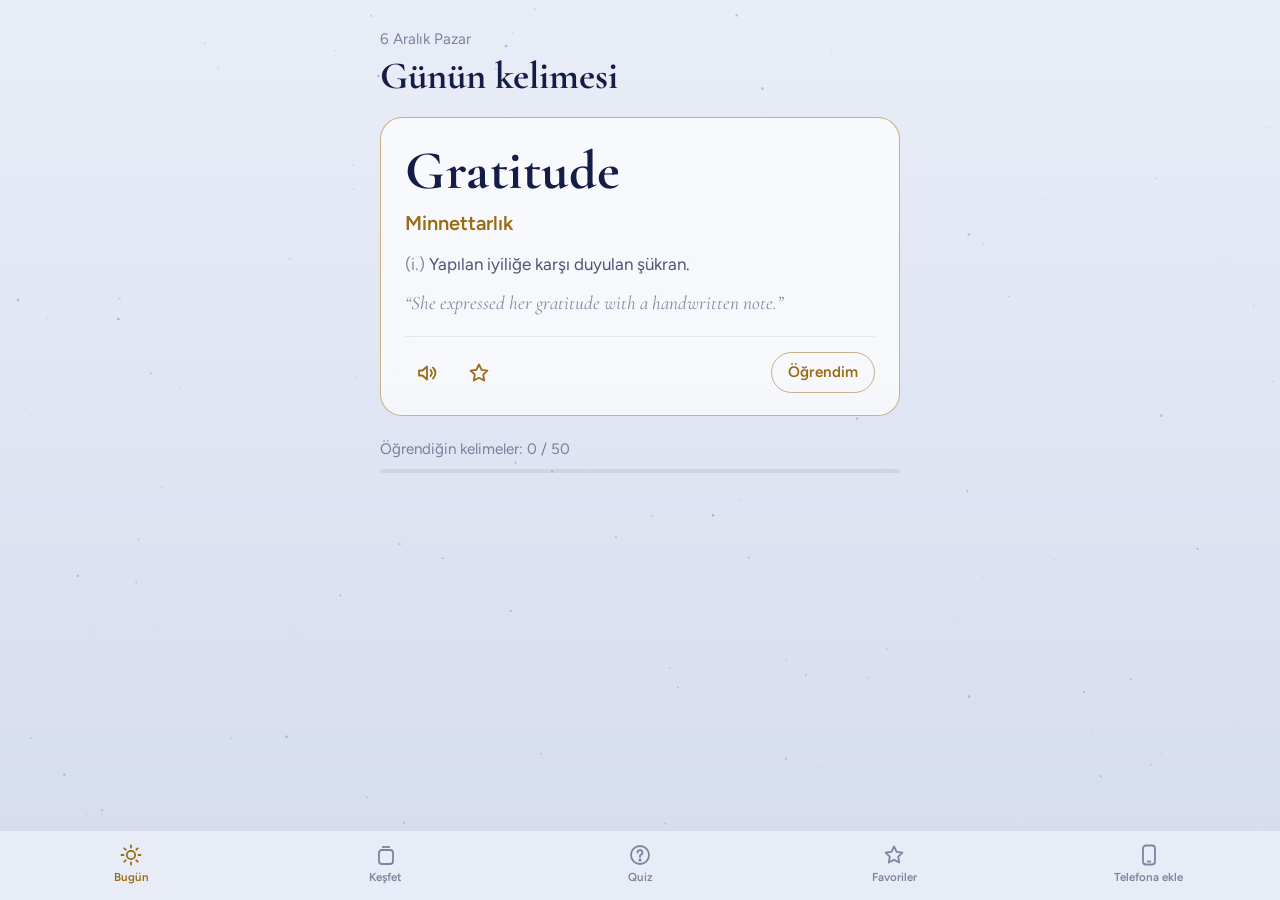
==== index.html @ 18b64dbf "Add files via upload" ====
<!DOCTYPE html>
<html lang="tr">
<head>
<meta charset="utf-8">
<meta name="viewport" content="width=device-width, initial-scale=1, viewport-fit=cover">
<meta name="apple-mobile-web-app-capable" content="yes">
<meta name="apple-mobile-web-app-title" content="Baykuş">
<link rel="icon" href="data:image/svg+xml,<svg xmlns=%22http://www.w3.org/2000/svg%22 viewBox=%220 0 100 100%22><text y=%22.9em%22 font-size=%2290%22>🦉</text></svg>">
<title>Baykuş</title>
<link rel="preconnect" href="https://fonts.googleapis.com">
<link rel="preconnect" href="https://fonts.gstatic.com" crossorigin>
<link href="https://fonts.googleapis.com/css2?family=Cormorant+Garamond:ital,wght@0,600;0,700;1,500&family=Figtree:wght@400;500;600;700&display=swap" rel="stylesheet">
<style>
:root{
  --bg:#0b1233; --bg-deep:#04071a; --ink:#f3eedf; --ink-soft:rgba(243,238,223,.74); --ink-faint:rgba(243,238,223,.5);
  --gold:#e7c063; --gold-line:rgba(231,192,99,.55); --surface:rgba(255,255,255,.055); --surface-2:rgba(255,255,255,.1);
  --right:#3f9e6b; --wrong:#b9524f; --star:rgba(255,255,255,.85); --nav:rgba(6,10,32,.92);
  --serif:"Cormorant Garamond", "Iowan Old Style", Georgia, "Times New Roman", serif;
  --sans:"Figtree", -apple-system, "Segoe UI", Roboto, Helvetica, Arial, sans-serif;
  color-scheme:dark;
  box-sizing:border-box;
  padding-top:env(safe-area-inset-top,0px);
  padding-bottom:env(safe-area-inset-bottom,0px);
}
@media (prefers-color-scheme: light){
  :root:not([data-theme="dark"]){
    --bg:#e9edf7; --bg-deep:#d5dcee; --ink:#141d45; --ink-soft:rgba(20,29,69,.75); --ink-faint:rgba(20,29,69,.5);
    --gold:#9a6b12; --gold-line:rgba(154,107,18,.5); --surface:rgba(255,255,255,.7); --surface-2:rgba(20,29,69,.07);
    --right:#2f8a59; --wrong:#b2453f; --star:rgba(20,29,69,.25); --nav:rgba(233,237,247,.94);
    color-scheme:light;
  }
}
:root[data-theme="dark"]{
  --bg:#0b1233; --bg-deep:#04071a; --ink:#f3eedf; --ink-soft:rgba(243,238,223,.74); --ink-faint:rgba(243,238,223,.5);
  --gold:#e7c063; --gold-line:rgba(231,192,99,.55); --surface:rgba(255,255,255,.055); --surface-2:rgba(255,255,255,.1);
  --right:#3f9e6b; --wrong:#b9524f; --star:rgba(255,255,255,.85); --nav:rgba(6,10,32,.92);
  color-scheme:dark;
}
*,*::before,*::after{box-sizing:border-box}
html{height:100%;background:var(--bg-deep);scroll-padding-top:env(safe-area-inset-top,0px)}
body{
  margin:0;height:100%;display:flex;flex-direction:column;
  background:linear-gradient(180deg,var(--bg),var(--bg-deep));
  color:var(--ink);font-family:var(--sans);font-size:17px;line-height:1.5;
  -webkit-font-smoothing:antialiased;
}
body::before{content:"";position:fixed;inset:0 0 auto;height:env(safe-area-inset-top,0px);z-index:10;background:var(--bg)}
#sky{position:fixed;inset:0;width:100%;height:100%;z-index:0;pointer-events:none}
main{position:relative;z-index:1;flex:1;min-height:0;overflow-y:auto;overflow-x:hidden}
.view{display:none;max-width:560px;margin:0 auto;padding:28px 20px 32px}
.view.active{display:block}
h1{font-family:var(--serif);font-weight:700;font-size:2.4rem;line-height:1.1;margin:4px 0 20px}
.date{color:var(--ink-faint);margin:0;font-size:.95rem}
.muted{color:var(--ink-soft)}
.small{font-size:.9rem}

/* Kart */
.card{
  background:var(--surface);border:1.5px solid var(--gold-line);border-radius:22px;
  padding:26px 24px 20px;backdrop-filter:blur(2px);
}
.word{font-family:var(--serif);font-weight:700;font-size:clamp(2.4rem,11vw,3.4rem);line-height:1;margin:0;letter-spacing:.01em;overflow-wrap:anywhere}
.meaning{color:var(--gold);font-weight:600;font-size:1.25rem;margin:10px 0 14px}
.def{margin:0 0 12px;color:var(--ink-soft)}
.type{color:var(--ink-faint)}
.ex{font-family:var(--serif);font-style:italic;font-size:1.2rem;line-height:1.45;color:var(--ink-faint);margin:0 0 18px}
.actions{display:flex;align-items:center;gap:8px;border-top:1px solid var(--surface-2);padding-top:14px}
.actions .spacer{flex:1}
button{font:inherit;color:inherit;cursor:pointer}
.icon-btn{width:44px;height:44px;border-radius:50%;border:none;background:transparent;color:var(--gold);display:grid;place-items:center}
.icon-btn:hover{background:var(--surface-2)}
.icon-btn svg{width:24px;height:24px}
.icon-btn[aria-pressed="true"] svg{fill:currentColor}
.learn-btn{border:1.5px solid var(--gold-line);background:transparent;color:var(--gold);border-radius:999px;padding:8px 16px;font-weight:600;font-size:.95rem}
.learn-btn[aria-pressed="true"]{background:var(--gold);color:var(--bg-deep);border-color:var(--gold)}
:focus-visible{outline:2px solid var(--gold);outline-offset:3px}

.stat{margin-top:22px;color:var(--ink-faint);font-size:.95rem}
.bar{height:4px;border-radius:2px;background:var(--surface-2);margin-top:8px;overflow:hidden}
.bar span{display:block;height:100%;background:var(--gold);width:0;transition:width .4s}

/* Keşfet */
#kesfet.active{display:block;max-width:none;padding:0;height:100%}
.snap{height:100%;overflow-y:auto;scroll-snap-type:y mandatory}
.snap section{height:100%;scroll-snap-align:start;display:flex;align-items:center;justify-content:center;padding:20px}
.snap .card{width:100%;max-width:520px}
.hint{text-align:center;color:var(--ink-faint);font-size:.85rem;margin-top:14px}

/* Quiz */
.score{color:var(--gold);font-weight:600;margin:0 0 8px}
.quiz-word{font-family:var(--serif);font-weight:700;font-size:clamp(2.6rem,12vw,3.6rem);line-height:1;margin:24px 0 6px}
.options{display:grid;gap:10px;margin:22px 0}
.opt{text-align:left;padding:15px 18px;border-radius:14px;border:1.5px solid var(--surface-2);background:var(--surface);font-weight:500;transition:background .2s,border-color .2s}
.opt:hover:not([disabled]){border-color:var(--gold-line)}
.opt.right{background:var(--right);border-color:var(--right);color:#fff}
.opt.wrong{background:var(--wrong);border-color:var(--wrong);color:#fff}
.opt[disabled]{cursor:default}
.primary{background:var(--gold);color:var(--bg-deep);border:none;border-radius:999px;padding:12px 26px;font-weight:700}
.reveal{color:var(--ink-soft);margin:0 0 18px}

/* Favoriler */
.fav-list{list-style:none;padding:0;margin:0;display:grid;gap:2px}
.fav-list button{width:100%;text-align:left;background:none;border:none;border-bottom:1px solid var(--surface-2);padding:14px 4px;display:flex;justify-content:space-between;align-items:baseline;gap:12px}
.fav-list .w{font-family:var(--serif);font-weight:700;font-size:1.5rem}
.fav-list .m{color:var(--gold);font-size:.95rem;text-align:right}
.empty{padding:40px 0;color:var(--ink-soft)}

/* Rehber */
.steps{padding-left:1.2em;margin:0 0 20px}
.steps li{margin-bottom:10px;color:var(--ink-soft)}
.steps b{color:var(--ink)}
.preview{margin:24px 0;border-radius:22px;overflow:hidden;border:1.5px solid var(--gold-line);height:170px;position:relative}
code{background:var(--surface-2);padding:2px 6px;border-radius:6px;font-size:.9em}

/* Alt menü */
nav{
  position:relative;z-index:2;display:flex;justify-content:space-around;
  background:var(--nav);border-top:1px solid var(--surface-2);padding:6px 4px 8px;
  backdrop-filter:blur(12px);-webkit-backdrop-filter:blur(12px);
}
nav a{flex:1;display:flex;flex-direction:column;align-items:center;gap:2px;text-decoration:none;color:var(--ink-faint);font-size:.72rem;font-weight:600;padding:6px 0;border-radius:10px}
nav a svg{width:24px;height:24px}
nav a[aria-current="page"]{color:var(--gold)}

/* Dialog */
dialog{border:none;padding:0;background:transparent;width:min(520px,calc(100% - 32px));color:var(--ink)}
dialog::backdrop{background:rgba(2,4,14,.7)}
dialog .card{background:var(--bg)}
.close{display:block;margin:12px auto 0;background:none;border:1.5px solid var(--gold-line);color:var(--gold);border-radius:999px;padding:8px 22px;font-weight:600}

/* Widget modu (#widget, #widget2) */
body.widget-mode nav{display:none}
body.widget-mode main{overflow:hidden}
.wg{height:100%;display:flex;flex-direction:column;justify-content:center;padding:6vmin 7vmin;overflow:hidden}
.wg .w{font-family:var(--serif);font-weight:700;font-size:clamp(20px,15vmin,72px);line-height:1;margin:0;overflow-wrap:anywhere}
.wg .m{color:var(--gold);font-weight:600;font-size:clamp(12px,7vmin,28px);margin:.35em 0 .4em}
.wg .d{color:var(--ink-soft);font-size:clamp(11px,5.4vmin,20px);line-height:1.35;margin:0;display:-webkit-box;-webkit-line-clamp:4;-webkit-box-orient:vertical;overflow:hidden}

@media (prefers-reduced-motion: reduce){*{transition:none!important;scroll-behavior:auto!important}}
@media (prefers-reduced-motion: no-preference){
  #bugun.active .card{animation:rise .7s cubic-bezier(.2,.7,.2,1) both}
  @keyframes rise{from{opacity:0;transform:translateY(14px)}to{opacity:1;transform:none}}
}
</style>
</head>
<body>
<canvas id="sky" aria-hidden="true"></canvas>

<main id="main">
  <section class="view" id="bugun" aria-labelledby="t-bugun">
    <p class="date" id="today-date"></p>
    <h1 id="t-bugun">Günün kelimesi</h1>
    <div id="today-card"></div>
    <div class="stat"><span id="learned-text"></span><div class="bar"><span id="learned-bar"></span></div></div>
  </section>

  <section class="view" id="kesfet" aria-label="Keşfet">
    <div class="snap" id="snap"></div>
  </section>

  <section class="view" id="quiz" aria-labelledby="t-quiz">
    <p class="score" id="score"></p>
    <h1 id="t-quiz" class="quiz-word"></h1>
    <p class="muted">Bu kelimenin anlamı ne?</p>
    <div class="options" id="options"></div>
    <div id="quiz-after" hidden>
      <p class="reveal" id="reveal"></p>
      <button class="primary" id="next">Sonraki kelime</button>
    </div>
  </section>

  <section class="view" id="favoriler" aria-labelledby="t-fav">
    <h1 id="t-fav">Favoriler</h1>
    <ul class="fav-list" id="fav-list"></ul>
  </section>

  <section class="view" id="nasil" aria-labelledby="t-nasil">
    <h1 id="t-nasil">Telefona ekle</h1>
    <h2 class="meaning" style="margin-top:0">Ana ekrana uygulama gibi</h2>
    <ol class="steps">
      <li>Bu sayfayı Safari’de aç.</li>
      <li><b>⋯</b> menüsü → <b>Paylaş</b> → <b>Ana Ekrana Ekle</b>.</li>
      <li>Simgeye dokununca tam ekran açılır.</li>
    </ol>
    <h2 class="meaning">Kilit ekranına widget olarak</h2>
    <ol class="steps">
      <li>App Store’dan bir web widget uygulaması indir (ör. <b>Widget Web</b>).</li>
      <li>Bu sayfanın linkinin sonuna <code>#widget</code> ekleyip o uygulamaya yapıştır. Yan yana ikinci, farklı bir kelime için <code>#widget2</code> kullan.</li>
      <li>Kilit ekranını basılı tut → <b>Özelleştir</b> → widget alanına dokun → uygulamanın widget’ını seç.</li>
    </ol>
    <p class="muted small">Widget görünümü kelimeyi her saat başı değiştirir. Önizleme:</p>
    <div class="preview" id="preview"></div>
  </section>
</main>

<nav aria-label="Bölümler">
  <a href="#bugun" data-tab="bugun"><svg viewBox="0 0 24 24" fill="none" stroke="currentColor" stroke-width="1.8" stroke-linecap="round"><circle cx="12" cy="12" r="4.2"/><path d="M12 2.5v2M12 19.5v2M2.5 12h2M19.5 12h2M5.3 5.3l1.4 1.4M17.3 17.3l1.4 1.4M5.3 18.7l1.4-1.4M17.3 6.7l1.4-1.4"/></svg>Bugün</a>
  <a href="#kesfet" data-tab="kesfet"><svg viewBox="0 0 24 24" fill="none" stroke="currentColor" stroke-width="1.8" stroke-linejoin="round"><rect x="5" y="7" width="14" height="14" rx="3"/><path d="M8 4h8"/></svg>Keşfet</a>
  <a href="#quiz" data-tab="quiz"><svg viewBox="0 0 24 24" fill="none" stroke="currentColor" stroke-width="1.8" stroke-linecap="round"><circle cx="12" cy="12" r="9"/><path d="M9.5 9.5a2.5 2.5 0 1 1 3.3 2.4c-.5.2-.8.6-.8 1.1V14"/><circle cx="12" cy="17" r=".6" fill="currentColor"/></svg>Quiz</a>
  <a href="#favoriler" data-tab="favoriler"><svg viewBox="0 0 24 24" fill="none" stroke="currentColor" stroke-width="1.8" stroke-linejoin="round"><path d="m12 3.5 2.6 5.3 5.8.8-4.2 4.1 1 5.8L12 16.8l-5.2 2.7 1-5.8-4.2-4.1 5.8-.8z"/></svg>Favoriler</a>
  <a href="#nasil" data-tab="nasil"><svg viewBox="0 0 24 24" fill="none" stroke="currentColor" stroke-width="1.8" stroke-linejoin="round"><rect x="6" y="2.5" width="12" height="19" rx="3"/><path d="M10 18.5h4"/></svg>Telefona ekle</a>
</nav>

<dialog id="dlg"><div id="dlg-card"></div><button class="close" id="dlg-close">Kapat</button></dialog>

<script>
const WORDS=[
{id:1,word:"Solitude",meaning:"Kendi başına kalma",type:"i.",definition:"Yalnız hissetmeden tek başına vakit geçirme hali.",example:"She found peace in the solitude of the mountains."},
{id:2,word:"Resilience",meaning:"Dayanıklılık",type:"i.",definition:"Zorluklar karşısında yeniden güç kazanma yeteneği.",example:"Her resilience after the accident inspired everyone."},
{id:3,word:"Yearning",meaning:"Derin özlem",type:"i.",definition:"Çok istediğin ama ulaşması zor olan bir şeye duyulan özlem.",example:"He felt a yearning for the simple days of childhood."},
{id:4,word:"Longing",meaning:"Hasret",type:"i.",definition:"Birini ya da bir yeri yeniden görmeyi çok isteme duygusu.",example:"She looked at the old photo with longing."},
{id:5,word:"Vellichor",meaning:"Eski kitapçı büyüsü",type:"i.",definition:"Eski kitapçılarda ya da eski kitapların arasında hissedilen nostalji duygusu.",example:"The dusty bookshop filled him with vellichor."},
{id:6,word:"Solivagant",meaning:"Yalnız gezgin",type:"i.",definition:"Dünyayı tek başına dolaşan kişi.",example:"As a solivagant, she crossed Asia with only a backpack."},
{id:7,word:"Serendipity",meaning:"Mutlu tesadüf",type:"i.",definition:"Aramadan güzel bir şeyi şans eseri bulma.",example:"Meeting my best friend was pure serendipity."},
{id:8,word:"Ephemeral",meaning:"Kısa ömürlü",type:"s.",definition:"Çok kısa süren, çabucak kaybolan.",example:"Fame on social media is often ephemeral."},
{id:9,word:"Petrichor",meaning:"Yağmur kokusu",type:"i.",definition:"Kuru toprağa ilk yağmur düştüğünde yükselen hoş koku.",example:"I love the petrichor after a summer storm."},
{id:10,word:"Sonder",meaning:"Herkesin bir hikâyesi var hissi",type:"i.",definition:"Yanından geçen her yabancının da senin kadar zengin bir hayatı olduğunu fark etme hissi.",example:"Sitting in the busy station, she was struck by sonder."},
{id:11,word:"Nostalgia",meaning:"Nostalji",type:"i.",definition:"Geçmişe duyulan tatlı, hüzünlü özlem.",example:"The old song filled him with nostalgia."},
{id:12,word:"Melancholy",meaning:"Hüzün",type:"i.",definition:"Belirgin bir sebebi olmayan derin ve sessiz keder.",example:"A gentle melancholy settled over the town in autumn."},
{id:13,word:"Euphoria",meaning:"Coşku",type:"i.",definition:"Yoğun mutluluk ve heyecan hali.",example:"The team was in a state of euphoria after the win."},
{id:14,word:"Eloquent",meaning:"Etkili konuşan",type:"s.",definition:"Düşüncelerini akıcı ve etkileyici biçimde ifade eden.",example:"She gave an eloquent speech at the ceremony."},
{id:15,word:"Ineffable",meaning:"Tarifsiz",type:"s.",definition:"Sözcüklerle anlatılamayacak kadar büyük ya da güzel.",example:"The view from the summit was ineffable."},
{id:16,word:"Luminous",meaning:"Işıl ışıl",type:"s.",definition:"Işık saçan, parlak.",example:"The moon was luminous above the sea."},
{id:17,word:"Wanderlust",meaning:"Gezme tutkusu",type:"i.",definition:"Dünyayı gezip görmeye duyulan güçlü istek.",example:"Her wanderlust took her to thirty countries."},
{id:18,word:"Ethereal",meaning:"Dünya dışı zarafet",type:"s.",definition:"Bu dünyaya ait değilmiş gibi zarif ve hafif.",example:"The singer had an ethereal voice."},
{id:19,word:"Serene",meaning:"Dingin",type:"s.",definition:"Sakin, huzurlu ve telaşsız.",example:"The lake looked serene at dawn."},
{id:20,word:"Epiphany",meaning:"Aydınlanma anı",type:"i.",definition:"Bir şeyi aniden ve derinden kavrama anı.",example:"He had an epiphany while walking home."},
{id:21,word:"Limerence",meaning:"Saplantılı aşk",type:"i.",definition:"Birine karşı duyulan yoğun, karşılık bekleyen tutku hali.",example:"What she felt wasn’t love yet, it was limerence."},
{id:22,word:"Halcyon",meaning:"Huzurlu ve mutlu (geçmiş)",type:"s.",definition:"Geçmişte kalan sakin ve mutlu dönemleri anlatır.",example:"They often talked about the halcyon days of their youth."},
{id:23,word:"Sanguine",meaning:"İyimser",type:"s.",definition:"Zor durumlarda bile umutlu ve neşeli olan.",example:"He remained sanguine about the future."},
{id:24,word:"Tenacity",meaning:"Azim",type:"i.",definition:"Bir amaçtan vazgeçmeden kararlılıkla devam etme.",example:"Her tenacity helped her finish the marathon."},
{id:25,word:"Benevolent",meaning:"Hayırsever",type:"s.",definition:"İyilik yapmaya istekli, iyi niyetli.",example:"A benevolent stranger paid for our meal."},
{id:26,word:"Candor",meaning:"Açık sözlülük",type:"i.",definition:"Düşündüğünü dürüstçe ve saklamadan söyleme.",example:"I appreciate your candor."},
{id:27,word:"Empathy",meaning:"Empati",type:"i.",definition:"Başkasının duygularını anlayıp paylaşabilme.",example:"Good teachers show empathy toward their students."},
{id:28,word:"Gratitude",meaning:"Minnettarlık",type:"i.",definition:"Yapılan iyiliğe karşı duyulan şükran.",example:"She expressed her gratitude with a handwritten note."},
{id:29,word:"Perseverance",meaning:"Sebat",type:"i.",definition:"Zorluklara rağmen çabayı sürdürme.",example:"Learning a language takes perseverance."},
{id:30,word:"Solace",meaning:"Teselli",type:"i.",definition:"Üzüntü anında bulunan avuntu ve rahatlama.",example:"He found solace in music."},
{id:31,word:"Tranquility",meaning:"Sükûnet",type:"i.",definition:"Gürültüden ve kaygıdan uzak, derin huzur hali.",example:"The garden was a place of tranquility."},
{id:32,word:"Reverie",meaning:"Hayale dalma",type:"i.",definition:"Hoş düşüncelere dalıp gitme hali.",example:"The bell woke her from her reverie."},
{id:33,word:"Mellifluous",meaning:"Kulağa tatlı gelen",type:"s.",definition:"Bal gibi akıcı ve hoş tınılı (genellikle ses için).",example:"He had a mellifluous voice, perfect for radio."},
{id:34,word:"Enigma",meaning:"Muamma",type:"i.",definition:"Anlaşılması ya da çözülmesi zor, gizemli şey veya kişi.",example:"Her past remained an enigma."},
{id:35,word:"Labyrinth",meaning:"Labirent",type:"i.",definition:"İçinde yolun kolayca kaybedildiği karmaşık yapı.",example:"The old city is a labyrinth of narrow streets."},
{id:36,word:"Catharsis",meaning:"Arınma",type:"i.",definition:"Bastırılmış duyguların dışa vurulmasıyla gelen rahatlama.",example:"Writing the letter was a catharsis for him."},
{id:37,word:"Ubiquitous",meaning:"Her yerde olan",type:"s.",definition:"Aynı anda her yerde bulunan, çok yaygın.",example:"Smartphones have become ubiquitous."},
{id:38,word:"Pensive",meaning:"Dalgın",type:"s.",definition:"Derin ve biraz hüzünlü düşüncelere dalmış.",example:"She sat by the window in a pensive mood."},
{id:39,word:"Wistful",meaning:"Buruk",type:"s.",definition:"Kaybolan ya da ulaşılamayan bir şeye hafif hüzünle özlem duyan.",example:"He gave a wistful smile as he left."},
{id:40,word:"Zenith",meaning:"Doruk",type:"i.",definition:"Bir şeyin ulaştığı en yüksek nokta.",example:"The empire reached its zenith in the 16th century."},
{id:41,word:"Oblivion",meaning:"Unutuluş",type:"i.",definition:"Tamamen unutulma ya da hiçbir şeyin farkında olmama hali.",example:"The old song faded into oblivion."},
{id:42,word:"Cherish",meaning:"Değer vermek",type:"f.",definition:"Birini ya da bir şeyi sevgiyle korumak ve kıymetini bilmek.",example:"I cherish every moment with my family."},
{id:43,word:"Linger",meaning:"Oyalanmak, sürmek",type:"f.",definition:"Bir yerde gereğinden uzun kalmak ya da etkisini sürdürmek.",example:"The smell of coffee lingered in the room."},
{id:44,word:"Embrace",meaning:"Kucaklamak",type:"f.",definition:"Bir şeyi isteyerek kabul etmek ya da birine sarılmak.",example:"She decided to embrace the change."},
{id:45,word:"Flourish",meaning:"Serpilmek",type:"f.",definition:"Sağlıklı biçimde büyüyüp gelişmek, başarılı olmak.",example:"Plants flourish in sunlight."},
{id:46,word:"Ponder",meaning:"Uzun uzun düşünmek",type:"f.",definition:"Bir konuyu dikkatle ve derinlemesine düşünmek.",example:"He pondered the question for a while."},
{id:47,word:"Aurora",meaning:"Kutup ışıkları",type:"i.",definition:"Kutup bölgelerinde gökyüzünde görülen renkli ışık dansı.",example:"We watched the aurora dance over Norway."},
{id:48,word:"Epoch",meaning:"Çağ",type:"i.",definition:"Önemli olaylarla belirlenen tarihsel dönem.",example:"The internet marked a new epoch in communication."},
{id:49,word:"Bliss",meaning:"Saf mutluluk",type:"i.",definition:"Kusursuz ve derin mutluluk hali.",example:"Lying on the beach was pure bliss."},
{id:50,word:"Whimsical",meaning:"Hoş bir şekilde tuhaf",type:"s.",definition:"Oyunbaz, sıra dışı ve sevimli biçimde garip.",example:"The café had a whimsical design."}
];

/* ---- Kelime seçimi (iOS uygulamasıyla aynı mantık) ---- */
const byId=id=>WORDS.find(w=>w.id===id);
function wordBySeed(seed){const c=WORDS.length;const i=((seed%c)+c)%c;return WORDS[(i*7919)%c];}
function dayIndex(d=new Date()){return Math.round(new Date(d.getFullYear(),d.getMonth(),d.getDate()).getTime()/86400000);}
const wordOfTheDay=()=>wordBySeed(dayIndex()*31);
function hourWords(count){const h=Math.floor(Date.now()/3600000);return Array.from({length:count},(_,i)=>wordBySeed(h*count+i));}

/* ---- Kayıt (bu tarayıcıya özel) ---- */
function load(k){try{return new Set(JSON.parse(localStorage.getItem(k))||[])}catch(e){return new Set()}}
function save(k,s){try{localStorage.setItem(k,JSON.stringify([...s]))}catch(e){}}
const favs=load("favs"), learned=load("learned");

const esc=s=>String(s).replace(/[&<>"]/g,c=>({"&":"&amp;","<":"&lt;",">":"&gt;",'"':"&quot;"}[c]));

const ICON_SPEAK='<svg viewBox="0 0 24 24" fill="none" stroke="currentColor" stroke-width="1.8" stroke-linecap="round" stroke-linejoin="round"><path d="M4 9.5h3.5L12 5.5v13l-4.5-4H4z"/><path d="M15.5 9a4 4 0 0 1 0 6M18 6.5a7.5 7.5 0 0 1 0 11"/></svg>';
const ICON_STAR='<svg viewBox="0 0 24 24" stroke="currentColor" fill="none" stroke-width="1.8" stroke-linejoin="round"><path d="m12 3.5 2.6 5.3 5.8.8-4.2 4.1 1 5.8L12 16.8l-5.2 2.7 1-5.8-4.2-4.1 5.8-.8z"/></svg>';

function cardHTML(w){
  const f=favs.has(w.id), l=learned.has(w.id);
  return `<article class="card" data-id="${w.id}">
    <h2 class="word" lang="en">${esc(w.word)}</h2>
    <p class="meaning">${esc(w.meaning)}</p>
    <p class="def"><span class="type">(${esc(w.type)})</span> ${esc(w.definition)}</p>
    <p class="ex" lang="en">“${esc(w.example)}”</p>
    <div class="actions">
      <button class="icon-btn" data-act="speak" aria-label="Sesli oku">${ICON_SPEAK}</button>
      <button class="icon-btn" data-act="fav" aria-pressed="${f}" aria-label="Favorilere ekle">${ICON_STAR}</button>
      <span class="spacer"></span>
      <button class="learn-btn" data-act="learn" aria-pressed="${l}">${l?"Öğrenildi ✓":"Öğrendim"}</button>
    </div>
  </article>`;
}

function syncCards(id){
  document.querySelectorAll(`.card[data-id="${id}"]`).forEach(c=>{
    c.querySelector('[data-act="fav"]').setAttribute("aria-pressed",favs.has(id));
    const lb=c.querySelector('[data-act="learn"]');
    lb.setAttribute("aria-pressed",learned.has(id));
    lb.textContent=learned.has(id)?"Öğrenildi ✓":"Öğrendim";
  });
}

function speak(text){
  if(!("speechSynthesis" in window))return;
  speechSynthesis.cancel();
  const u=new SpeechSynthesisUtterance(text);u.lang="en-US";u.rate=.85;
  speechSynthesis.speak(u);
}

document.addEventListener("click",e=>{
  const b=e.target.closest("[data-act]");if(!b)return;
  const id=+b.closest(".card").dataset.id, w=byId(id);
  if(b.dataset.act==="speak")speak(w.word);
  if(b.dataset.act==="fav"){favs.has(id)?favs.delete(id):favs.add(id);save("favs",favs);syncCards(id);renderFavs();}
  if(b.dataset.act==="learn"){learned.has(id)?learned.delete(id):learned.add(id);save("learned",learned);syncCards(id);renderStats();}
});

/* ---- Bugün ---- */
function renderToday(){
  document.getElementById("today-date").textContent=new Date().toLocaleDateString("tr-TR",{weekday:"long",day:"numeric",month:"long"});
  document.getElementById("today-card").innerHTML=cardHTML(wordOfTheDay());
  renderStats();
}
function renderStats(){
  document.getElementById("learned-text").textContent=`Öğrendiğin kelimeler: ${learned.size} / ${WORDS.length}`;
  document.getElementById("learned-bar").style.width=(learned.size/WORDS.length*100)+"%";
}

/* ---- Keşfet ---- */
function renderExplore(){
  const list=[...WORDS].sort(()=>Math.random()-.5);
  document.getElementById("snap").innerHTML=list.map((w,i)=>
    `<section><div style="width:100%;max-width:520px">${cardHTML(w)}${i===0?'<p class="hint">Yeni kelime için yukarı kaydır</p>':''}</div></section>`
  ).join("");
}

/* ---- Quiz ---- */
let q, score=0, total=0;
function newQuestion(){
  const w=WORDS[Math.floor(Math.random()*WORDS.length)];
  const others=WORDS.filter(x=>x.id!==w.id).sort(()=>Math.random()-.5).slice(0,3);
  q={w,opts:[...others,w].sort(()=>Math.random()-.5)};
  document.getElementById("t-quiz").textContent=w.word;
  document.getElementById("score").textContent=`Skor: ${score} / ${total}`;
  document.getElementById("options").innerHTML=q.opts.map(o=>`<button class="opt" data-opt="${o.id}">${esc(o.meaning)}</button>`).join("");
  document.getElementById("quiz-after").hidden=true;
}
document.getElementById("options").addEventListener("click",e=>{
  const b=e.target.closest(".opt");if(!b||b.disabled)return;
  const picked=+b.dataset.opt;total++;if(picked===q.w.id)score++;
  document.querySelectorAll(".opt").forEach(o=>{
    o.disabled=true;
    if(+o.dataset.opt===q.w.id)o.classList.add("right");
    else if(o===b)o.classList.add("wrong");
  });
  document.getElementById("score").textContent=`Skor: ${score} / ${total}`;
  document.getElementById("reveal").textContent=`(${q.w.type}) ${q.w.definition}`;
  document.getElementById("quiz-after").hidden=false;
});
document.getElementById("next").addEventListener("click",newQuestion);

/* ---- Favoriler ---- */
function renderFavs(){
  const list=WORDS.filter(w=>favs.has(w.id));
  const ul=document.getElementById("fav-list");
  ul.innerHTML=list.length?list.map(w=>`<li><button data-open="${w.id}"><span class="w" lang="en">${esc(w.word)}</span><span class="m">${esc(w.meaning)}</span></button></li>`).join("")
    :`<li class="empty">Henüz favori kelimen yok. Kartlardaki yıldıza dokunarak ekleyebilirsin.</li>`;
}
const dlg=document.getElementById("dlg");
document.getElementById("fav-list").addEventListener("click",e=>{
  const b=e.target.closest("[data-open]");if(!b)return;
  document.getElementById("dlg-card").innerHTML=cardHTML(byId(+b.dataset.open));
  dlg.showModal();
});
document.getElementById("dlg-close").addEventListener("click",()=>dlg.close());
dlg.addEventListener("click",e=>{if(e.target===dlg)dlg.close();});

/* ---- Widget görünümü ---- */
function widgetHTML(w){return `<div class="wg"><p class="w" lang="en">${esc(w.word)}</p><p class="m">${esc(w.meaning)}</p><p class="d">(${esc(w.type)}) ${esc(w.definition)}</p></div>`;}
let widgetSlot=null;
function renderWidget(){
  if(widgetSlot===null)return;
  document.getElementById("main").innerHTML=widgetHTML(hourWords(2)[widgetSlot]);
}
document.getElementById("preview").innerHTML=widgetHTML(hourWords(2)[0]);

/* ---- Yıldızlar ---- */
function drawSky(){
  const c=document.getElementById("sky"),dpr=window.devicePixelRatio||1;
  c.width=innerWidth*dpr;c.height=innerHeight*dpr;
  const x=c.getContext("2d");x.scale(dpr,dpr);
  const col=getComputedStyle(document.documentElement).getPropertyValue("--star").trim();
  let s=42;const r=()=>(s=(s*1103515245+12345)%2147483648)/2147483648;
  for(let i=0;i<160;i++){
    x.globalAlpha=.25+r()*.75;x.fillStyle=col;x.beginPath();
    x.arc(r()*innerWidth,r()*innerHeight,.3+r()*1.1,0,Math.PI*2);x.fill();
  }
}
addEventListener("resize",drawSky);
matchMedia("(prefers-color-scheme: light)").addEventListener("change",drawSky);

/* ---- Sekmeler ---- */
const TABS=["bugun","kesfet","quiz","favoriler","nasil"];
function show(id){
  if(!TABS.includes(id))id="bugun";
  document.querySelectorAll(".view").forEach(v=>v.classList.toggle("active",v.id===id));
  document.querySelectorAll("nav a").forEach(a=>{
    if(a.dataset.tab===id)a.setAttribute("aria-current","page");else a.removeAttribute("aria-current");
  });
  document.getElementById("main").scrollTop=0;
}
document.querySelector("nav").addEventListener("click",e=>{
  const a=e.target.closest("a");if(!a)return;e.preventDefault();show(a.dataset.tab);
});

/* ---- Başlat ---- */
const hash=location.hash.slice(1);
drawSky();
if(hash==="widget"||hash==="widget2"){
  widgetSlot=hash==="widget"?0:1;
  document.body.classList.add("widget-mode");
  renderWidget();
  setInterval(renderWidget,60000);
}else{
  renderToday();renderExplore();newQuestion();renderFavs();
  show(hash);
}
</script>
</body>
</html>
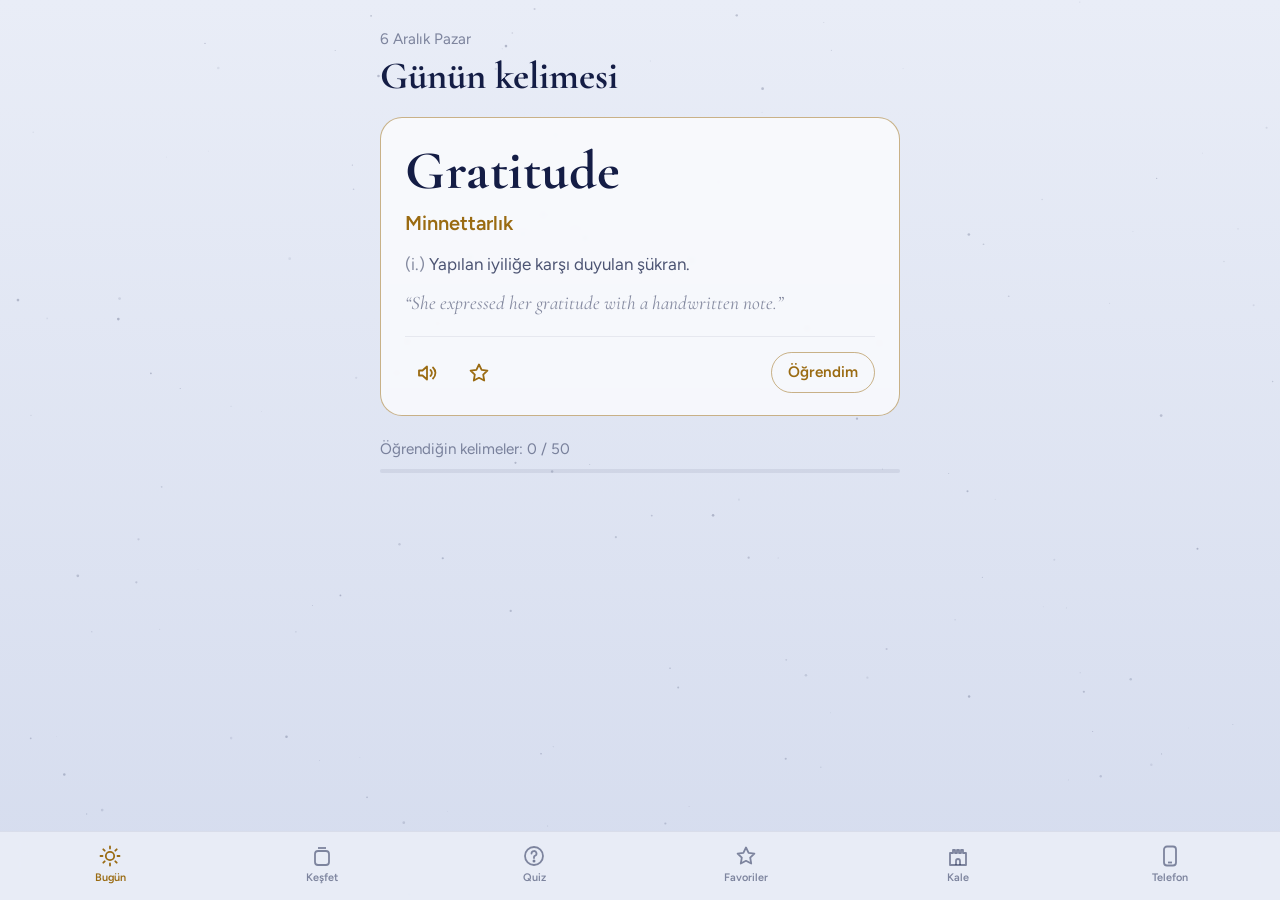
==== commit 02f9bf40: "Add files via upload" ====
--- a/index.html
+++ b/index.html
@@ -118,7 +118,7 @@
   background:var(--nav);border-top:1px solid var(--surface-2);padding:6px 4px 8px;
   backdrop-filter:blur(12px);-webkit-backdrop-filter:blur(12px);
 }
-nav a{flex:1;display:flex;flex-direction:column;align-items:center;gap:2px;text-decoration:none;color:var(--ink-faint);font-size:.72rem;font-weight:600;padding:6px 0;border-radius:10px}
+nav a{flex:1;min-width:0;display:flex;flex-direction:column;align-items:center;gap:2px;text-decoration:none;color:var(--ink-faint);font-size:.68rem;white-space:nowrap;font-weight:600;padding:6px 0;border-radius:10px}
 nav a svg{width:24px;height:24px}
 nav a[aria-current="page"]{color:var(--gold)}
 
@@ -198,7 +198,8 @@
   <a href="#kesfet" data-tab="kesfet"><svg viewBox="0 0 24 24" fill="none" stroke="currentColor" stroke-width="1.8" stroke-linejoin="round"><rect x="5" y="7" width="14" height="14" rx="3"/><path d="M8 4h8"/></svg>Keşfet</a>
   <a href="#quiz" data-tab="quiz"><svg viewBox="0 0 24 24" fill="none" stroke="currentColor" stroke-width="1.8" stroke-linecap="round"><circle cx="12" cy="12" r="9"/><path d="M9.5 9.5a2.5 2.5 0 1 1 3.3 2.4c-.5.2-.8.6-.8 1.1V14"/><circle cx="12" cy="17" r=".6" fill="currentColor"/></svg>Quiz</a>
   <a href="#favoriler" data-tab="favoriler"><svg viewBox="0 0 24 24" fill="none" stroke="currentColor" stroke-width="1.8" stroke-linejoin="round"><path d="m12 3.5 2.6 5.3 5.8.8-4.2 4.1 1 5.8L12 16.8l-5.2 2.7 1-5.8-4.2-4.1 5.8-.8z"/></svg>Favoriler</a>
-  <a href="#nasil" data-tab="nasil"><svg viewBox="0 0 24 24" fill="none" stroke="currentColor" stroke-width="1.8" stroke-linejoin="round"><rect x="6" y="2.5" width="12" height="19" rx="3"/><path d="M10 18.5h4"/></svg>Telefona ekle</a>
+  <a href="kale.html"><svg viewBox="0 0 24 24" fill="none" stroke="currentColor" stroke-width="1.8" stroke-linejoin="round"><path d="M4 21V9h3V6h2v3h2V6h2v3h2V6h2v3h3v12z"/><path d="M10 21v-4a2 2 0 0 1 4 0v4"/></svg>Kale</a>
+  <a href="#nasil" data-tab="nasil"><svg viewBox="0 0 24 24" fill="none" stroke="currentColor" stroke-width="1.8" stroke-linejoin="round"><rect x="6" y="2.5" width="12" height="19" rx="3"/><path d="M10 18.5h4"/></svg>Telefon</a>
 </nav>
 
 <dialog id="dlg"><div id="dlg-card"></div><button class="close" id="dlg-close">Kapat</button></dialog>
@@ -409,7 +410,7 @@
   document.getElementById("main").scrollTop=0;
 }
 document.querySelector("nav").addEventListener("click",e=>{
-  const a=e.target.closest("a");if(!a)return;e.preventDefault();show(a.dataset.tab);
+  const a=e.target.closest("a[data-tab]");if(!a)return;e.preventDefault();show(a.dataset.tab);
 });
 
 /* ---- Başlat ---- */
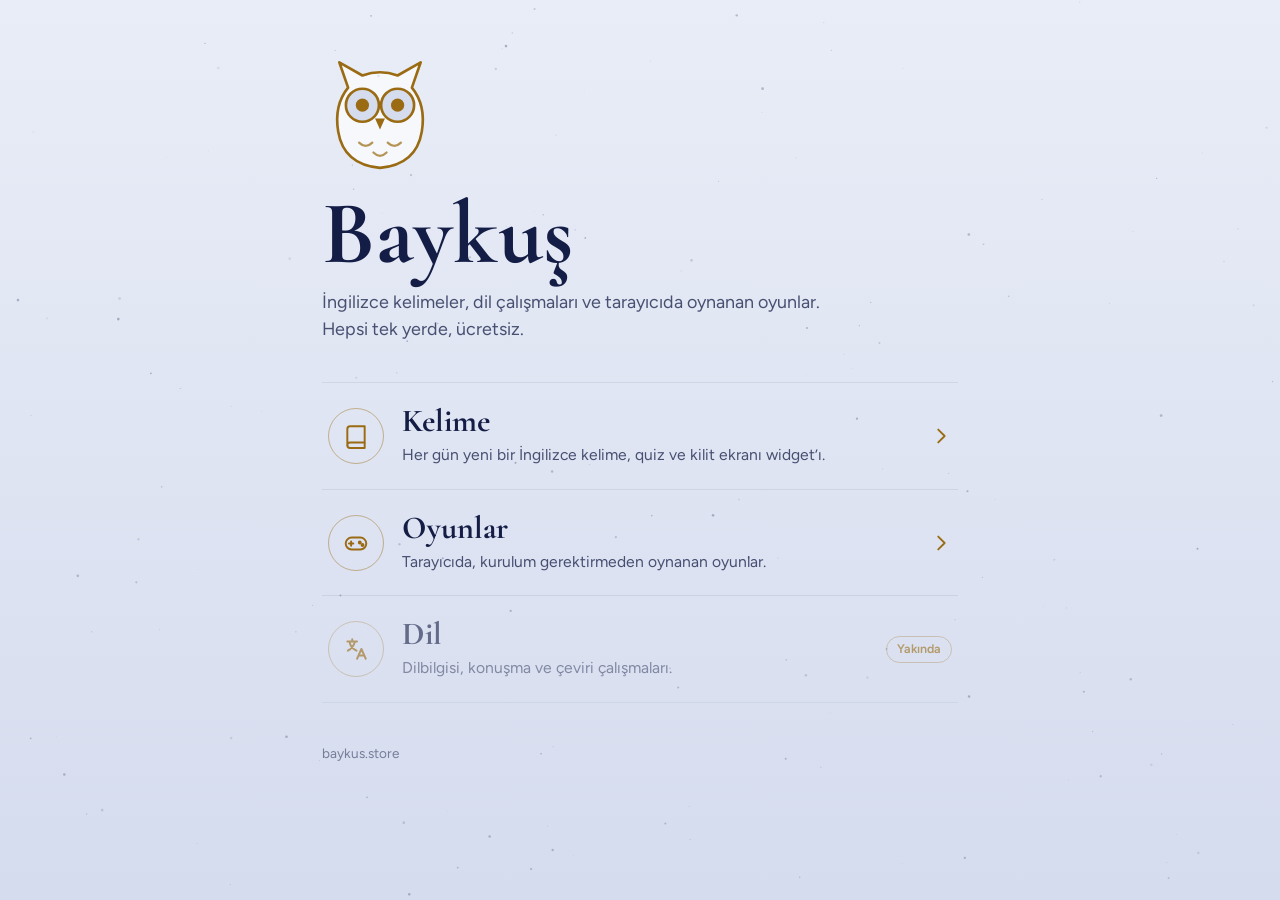
==== commit c2b11465: "Add files via upload" ====
--- a/index.html
+++ b/index.html
@@ -3,428 +3,129 @@
 <head>
 <meta charset="utf-8">
 <meta name="viewport" content="width=device-width, initial-scale=1, viewport-fit=cover">
-<meta name="apple-mobile-web-app-capable" content="yes">
-<meta name="apple-mobile-web-app-title" content="Baykuş">
 <link rel="icon" href="data:image/svg+xml,<svg xmlns=%22http://www.w3.org/2000/svg%22 viewBox=%220 0 100 100%22><text y=%22.9em%22 font-size=%2290%22>🦉</text></svg>">
-<title>Baykuş</title>
 <link rel="preconnect" href="https://fonts.googleapis.com">
 <link rel="preconnect" href="https://fonts.gstatic.com" crossorigin>
-<link href="https://fonts.googleapis.com/css2?family=Cormorant+Garamond:ital,wght@0,600;0,700;1,500&family=Figtree:wght@400;500;600;700&display=swap" rel="stylesheet">
+<link href="https://fonts.googleapis.com/css2?family=Cormorant+Garamond:wght@600;700&family=Figtree:wght@400;500;600;700&display=swap" rel="stylesheet">
+<meta name="apple-mobile-web-app-title" content="Baykuş">
+<title>Baykuş</title>
 <style>
 :root{
   --bg:#0b1233; --bg-deep:#04071a; --ink:#f3eedf; --ink-soft:rgba(243,238,223,.74); --ink-faint:rgba(243,238,223,.5);
-  --gold:#e7c063; --gold-line:rgba(231,192,99,.55); --surface:rgba(255,255,255,.055); --surface-2:rgba(255,255,255,.1);
-  --right:#3f9e6b; --wrong:#b9524f; --star:rgba(255,255,255,.85); --nav:rgba(6,10,32,.92);
-  --serif:"Cormorant Garamond", "Iowan Old Style", Georgia, "Times New Roman", serif;
-  --sans:"Figtree", -apple-system, "Segoe UI", Roboto, Helvetica, Arial, sans-serif;
-  color-scheme:dark;
-  box-sizing:border-box;
-  padding-top:env(safe-area-inset-top,0px);
-  padding-bottom:env(safe-area-inset-bottom,0px);
+  --gold:#e7c063; --gold-line:rgba(231,192,99,.5); --surface:rgba(255,255,255,.05); --surface-2:rgba(255,255,255,.1);
+  --serif:"Cormorant Garamond","Iowan Old Style",Georgia,"Times New Roman",serif;
+  --sans:"Figtree",-apple-system,"Segoe UI",Roboto,Helvetica,Arial,sans-serif;
+  color-scheme:dark;box-sizing:border-box;
+  padding-top:env(safe-area-inset-top,0px);padding-bottom:env(safe-area-inset-bottom,0px);
 }
-@media (prefers-color-scheme: light){
-  :root:not([data-theme="dark"]){
-    --bg:#e9edf7; --bg-deep:#d5dcee; --ink:#141d45; --ink-soft:rgba(20,29,69,.75); --ink-faint:rgba(20,29,69,.5);
-    --gold:#9a6b12; --gold-line:rgba(154,107,18,.5); --surface:rgba(255,255,255,.7); --surface-2:rgba(20,29,69,.07);
-    --right:#2f8a59; --wrong:#b2453f; --star:rgba(20,29,69,.25); --nav:rgba(233,237,247,.94);
-    color-scheme:light;
-  }
-}
+@media (prefers-color-scheme: light){:root:not([data-theme="dark"]){
+  --bg:#e9edf7; --bg-deep:#d5dcee; --ink:#141d45; --ink-soft:rgba(20,29,69,.75); --ink-faint:rgba(20,29,69,.5);
+  --gold:#9a6b12; --gold-line:rgba(154,107,18,.45); --surface:rgba(255,255,255,.65); --surface-2:rgba(20,29,69,.08);
+  color-scheme:light;}}
 :root[data-theme="dark"]{
   --bg:#0b1233; --bg-deep:#04071a; --ink:#f3eedf; --ink-soft:rgba(243,238,223,.74); --ink-faint:rgba(243,238,223,.5);
-  --gold:#e7c063; --gold-line:rgba(231,192,99,.55); --surface:rgba(255,255,255,.055); --surface-2:rgba(255,255,255,.1);
-  --right:#3f9e6b; --wrong:#b9524f; --star:rgba(255,255,255,.85); --nav:rgba(6,10,32,.92);
-  color-scheme:dark;
-}
+  --gold:#e7c063; --gold-line:rgba(231,192,99,.5); --surface:rgba(255,255,255,.05); --surface-2:rgba(255,255,255,.1);
+  color-scheme:dark;}
 *,*::before,*::after{box-sizing:border-box}
-html{height:100%;background:var(--bg-deep);scroll-padding-top:env(safe-area-inset-top,0px)}
-body{
-  margin:0;height:100%;display:flex;flex-direction:column;
-  background:linear-gradient(180deg,var(--bg),var(--bg-deep));
-  color:var(--ink);font-family:var(--sans);font-size:17px;line-height:1.5;
-  -webkit-font-smoothing:antialiased;
-}
-body::before{content:"";position:fixed;inset:0 0 auto;height:env(safe-area-inset-top,0px);z-index:10;background:var(--bg)}
+html{min-height:100%;background:linear-gradient(180deg,var(--bg),var(--bg-deep)) fixed var(--bg-deep);scroll-padding-top:env(safe-area-inset-top,0px)}
+body{margin:0;min-height:100%;color:var(--ink);
+  font-family:var(--sans);font-size:17px;line-height:1.5;-webkit-font-smoothing:antialiased}
 #sky{position:fixed;inset:0;width:100%;height:100%;z-index:0;pointer-events:none}
-main{position:relative;z-index:1;flex:1;min-height:0;overflow-y:auto;overflow-x:hidden}
-.view{display:none;max-width:560px;margin:0 auto;padding:28px 20px 32px}
-.view.active{display:block}
-h1{font-family:var(--serif);font-weight:700;font-size:2.4rem;line-height:1.1;margin:4px 0 20px}
-.date{color:var(--ink-faint);margin:0;font-size:.95rem}
-.muted{color:var(--ink-soft)}
-.small{font-size:.9rem}
-
-/* Kart */
-.card{
-  background:var(--surface);border:1.5px solid var(--gold-line);border-radius:22px;
-  padding:26px 24px 20px;backdrop-filter:blur(2px);
-}
-.word{font-family:var(--serif);font-weight:700;font-size:clamp(2.4rem,11vw,3.4rem);line-height:1;margin:0;letter-spacing:.01em;overflow-wrap:anywhere}
-.meaning{color:var(--gold);font-weight:600;font-size:1.25rem;margin:10px 0 14px}
-.def{margin:0 0 12px;color:var(--ink-soft)}
-.type{color:var(--ink-faint)}
-.ex{font-family:var(--serif);font-style:italic;font-size:1.2rem;line-height:1.45;color:var(--ink-faint);margin:0 0 18px}
-.actions{display:flex;align-items:center;gap:8px;border-top:1px solid var(--surface-2);padding-top:14px}
-.actions .spacer{flex:1}
-button{font:inherit;color:inherit;cursor:pointer}
-.icon-btn{width:44px;height:44px;border-radius:50%;border:none;background:transparent;color:var(--gold);display:grid;place-items:center}
-.icon-btn:hover{background:var(--surface-2)}
-.icon-btn svg{width:24px;height:24px}
-.icon-btn[aria-pressed="true"] svg{fill:currentColor}
-.learn-btn{border:1.5px solid var(--gold-line);background:transparent;color:var(--gold);border-radius:999px;padding:8px 16px;font-weight:600;font-size:.95rem}
-.learn-btn[aria-pressed="true"]{background:var(--gold);color:var(--bg-deep);border-color:var(--gold)}
-:focus-visible{outline:2px solid var(--gold);outline-offset:3px}
-
-.stat{margin-top:22px;color:var(--ink-faint);font-size:.95rem}
-.bar{height:4px;border-radius:2px;background:var(--surface-2);margin-top:8px;overflow:hidden}
-.bar span{display:block;height:100%;background:var(--gold);width:0;transition:width .4s}
-
-/* Keşfet */
-#kesfet.active{display:block;max-width:none;padding:0;height:100%}
-.snap{height:100%;overflow-y:auto;scroll-snap-type:y mandatory}
-.snap section{height:100%;scroll-snap-align:start;display:flex;align-items:center;justify-content:center;padding:20px}
-.snap .card{width:100%;max-width:520px}
-.hint{text-align:center;color:var(--ink-faint);font-size:.85rem;margin-top:14px}
-
-/* Quiz */
-.score{color:var(--gold);font-weight:600;margin:0 0 8px}
-.quiz-word{font-family:var(--serif);font-weight:700;font-size:clamp(2.6rem,12vw,3.6rem);line-height:1;margin:24px 0 6px}
-.options{display:grid;gap:10px;margin:22px 0}
-.opt{text-align:left;padding:15px 18px;border-radius:14px;border:1.5px solid var(--surface-2);background:var(--surface);font-weight:500;transition:background .2s,border-color .2s}
-.opt:hover:not([disabled]){border-color:var(--gold-line)}
-.opt.right{background:var(--right);border-color:var(--right);color:#fff}
-.opt.wrong{background:var(--wrong);border-color:var(--wrong);color:#fff}
-.opt[disabled]{cursor:default}
-.primary{background:var(--gold);color:var(--bg-deep);border:none;border-radius:999px;padding:12px 26px;font-weight:700}
-.reveal{color:var(--ink-soft);margin:0 0 18px}
-
-/* Favoriler */
-.fav-list{list-style:none;padding:0;margin:0;display:grid;gap:2px}
-.fav-list button{width:100%;text-align:left;background:none;border:none;border-bottom:1px solid var(--surface-2);padding:14px 4px;display:flex;justify-content:space-between;align-items:baseline;gap:12px}
-.fav-list .w{font-family:var(--serif);font-weight:700;font-size:1.5rem}
-.fav-list .m{color:var(--gold);font-size:.95rem;text-align:right}
-.empty{padding:40px 0;color:var(--ink-soft)}
-
-/* Rehber */
-.steps{padding-left:1.2em;margin:0 0 20px}
-.steps li{margin-bottom:10px;color:var(--ink-soft)}
-.steps b{color:var(--ink)}
-.preview{margin:24px 0;border-radius:22px;overflow:hidden;border:1.5px solid var(--gold-line);height:170px;position:relative}
-code{background:var(--surface-2);padding:2px 6px;border-radius:6px;font-size:.9em}
-
-/* Alt menü */
-nav{
-  position:relative;z-index:2;display:flex;justify-content:space-around;
-  background:var(--nav);border-top:1px solid var(--surface-2);padding:6px 4px 8px;
-  backdrop-filter:blur(12px);-webkit-backdrop-filter:blur(12px);
-}
-nav a{flex:1;min-width:0;display:flex;flex-direction:column;align-items:center;gap:2px;text-decoration:none;color:var(--ink-faint);font-size:.68rem;white-space:nowrap;font-weight:600;padding:6px 0;border-radius:10px}
-nav a svg{width:24px;height:24px}
-nav a[aria-current="page"]{color:var(--gold)}
-
-/* Dialog */
-dialog{border:none;padding:0;background:transparent;width:min(520px,calc(100% - 32px));color:var(--ink)}
-dialog::backdrop{background:rgba(2,4,14,.7)}
-dialog .card{background:var(--bg)}
-.close{display:block;margin:12px auto 0;background:none;border:1.5px solid var(--gold-line);color:var(--gold);border-radius:999px;padding:8px 22px;font-weight:600}
-
-/* Widget modu (#widget, #widget2) */
-body.widget-mode nav{display:none}
-body.widget-mode main{overflow:hidden}
-.wg{height:100%;display:flex;flex-direction:column;justify-content:center;padding:6vmin 7vmin;overflow:hidden}
-.wg .w{font-family:var(--serif);font-weight:700;font-size:clamp(20px,15vmin,72px);line-height:1;margin:0;overflow-wrap:anywhere}
-.wg .m{color:var(--gold);font-weight:600;font-size:clamp(12px,7vmin,28px);margin:.35em 0 .4em}
-.wg .d{color:var(--ink-soft);font-size:clamp(11px,5.4vmin,20px);line-height:1.35;margin:0;display:-webkit-box;-webkit-line-clamp:4;-webkit-box-orient:vertical;overflow:hidden}
-
-@media (prefers-reduced-motion: reduce){*{transition:none!important;scroll-behavior:auto!important}}
-@media (prefers-reduced-motion: no-preference){
-  #bugun.active .card{animation:rise .7s cubic-bezier(.2,.7,.2,1) both}
-  @keyframes rise{from{opacity:0;transform:translateY(14px)}to{opacity:1;transform:none}}
-}
+.wrap{position:relative;z-index:1;max-width:680px;margin:0 auto;padding:48px 22px 64px}
+a{color:inherit}
+:focus-visible{outline:2px solid var(--gold);outline-offset:3px;border-radius:6px}
+.rows{list-style:none;margin:0;padding:0;border-top:1px solid var(--surface-2)}
+.row{display:grid;grid-template-columns:56px 1fr auto;gap:18px;align-items:center;padding:22px 6px;
+  border-bottom:1px solid var(--surface-2);text-decoration:none;transition:background .2s}
+a.row:hover{background:var(--surface)}
+.row .ic{width:56px;height:56px;border:1.5px solid var(--gold-line);border-radius:50%;display:grid;place-items:center;color:var(--gold)}
+.row .ic svg{width:26px;height:26px}
+.row h2{font-family:var(--serif);font-weight:700;font-size:2rem;line-height:1;margin:0 0 6px}
+.row p{margin:0;color:var(--ink-soft);font-size:.98rem}
+.row .go{color:var(--gold);width:22px;height:22px}
+.row.soon{opacity:.6}
+.pill{font-size:.78rem;font-weight:600;color:var(--gold);border:1px solid var(--gold-line);border-radius:999px;padding:3px 10px;white-space:nowrap}
+.back{display:inline-flex;align-items:center;gap:6px;color:var(--ink-faint);text-decoration:none;font-weight:600;font-size:.95rem;margin-bottom:28px}
+.back:hover{color:var(--gold)}
+.back svg{width:18px;height:18px}
+footer{margin-top:40px;color:var(--ink-faint);font-size:.85rem}
+@media (max-width:420px){.row{grid-template-columns:44px 1fr auto;gap:14px}.row .ic{width:44px;height:44px}.row h2{font-size:1.7rem}}
+@media (prefers-reduced-motion: reduce){*{transition:none!important}}
+.hero{display:flex;flex-direction:column;align-items:flex-start;margin-bottom:40px}
+#owl{width:132px;height:132px;margin:0 0 14px -8px}
+#owl .b{fill:var(--surface);stroke:var(--gold);stroke-width:2.4;stroke-linejoin:round}
+#owl .e{fill:var(--bg-deep);stroke:var(--gold);stroke-width:2.4}
+#owl .p{fill:var(--gold)}
+#owl .k{fill:var(--gold)}
+#owl .f{fill:none;stroke:var(--gold);stroke-width:2;stroke-linecap:round;opacity:.7}
+#owl .lid{fill:var(--bg);transform-box:fill-box;transform-origin:center top;transform:scaleY(0)}
+@media (prefers-reduced-motion: no-preference){#owl .lid{animation:blink 6s infinite}}
+@keyframes blink{0%,94%,100%{transform:scaleY(0)}96%{transform:scaleY(1)}}
+h1{font-family:var(--serif);font-weight:700;font-size:clamp(3.6rem,15vw,5.6rem);line-height:.9;margin:0;letter-spacing:.01em}
+.tag{color:var(--ink-soft);font-size:1.12rem;max-width:30em;margin:14px 0 0}
 </style>
 </head>
 <body>
 <canvas id="sky" aria-hidden="true"></canvas>
+<div class="wrap">
+  <header class="hero">
+    <svg id="owl" viewBox="0 0 120 120" aria-hidden="true">
+      <path class="b" d="M31 36 23 13l21 12q16-6 32 0l21-12-8 23q13 16 9 40-5 30-38 33-33-3-38-33-4-24 9-40z"/>
+      <circle class="e" cx="44" cy="52" r="15"/><circle class="e" cx="76" cy="52" r="15"/>
+      <circle class="p" id="pl" cx="44" cy="52" r="6"/><circle class="p" id="pr" cx="76" cy="52" r="6"/>
+      <rect class="lid" x="28" y="36" width="32" height="32" rx="16"/><rect class="lid" x="60" y="36" width="32" height="32" rx="16"/>
+      <path class="k" d="M55.5 64h9L60 74z"/>
+      <path class="f" d="M41 86q6 6 12 0M54 95q6 6 12 0M67 86q6 6 12 0"/>
+    </svg>
+    <h1>Baykuş</h1>
+    <p class="tag">İngilizce kelimeler, dil çalışmaları ve tarayıcıda oynanan oyunlar. Hepsi tek yerde, ücretsiz.</p>
+  </header>
 
-<main id="main">
-  <section class="view" id="bugun" aria-labelledby="t-bugun">
-    <p class="date" id="today-date"></p>
-    <h1 id="t-bugun">Günün kelimesi</h1>
-    <div id="today-card"></div>
-    <div class="stat"><span id="learned-text"></span><div class="bar"><span id="learned-bar"></span></div></div>
-  </section>
-
-  <section class="view" id="kesfet" aria-label="Keşfet">
-    <div class="snap" id="snap"></div>
-  </section>
-
-  <section class="view" id="quiz" aria-labelledby="t-quiz">
-    <p class="score" id="score"></p>
-    <h1 id="t-quiz" class="quiz-word"></h1>
-    <p class="muted">Bu kelimenin anlamı ne?</p>
-    <div class="options" id="options"></div>
-    <div id="quiz-after" hidden>
-      <p class="reveal" id="reveal"></p>
-      <button class="primary" id="next">Sonraki kelime</button>
-    </div>
-  </section>
-
-  <section class="view" id="favoriler" aria-labelledby="t-fav">
-    <h1 id="t-fav">Favoriler</h1>
-    <ul class="fav-list" id="fav-list"></ul>
-  </section>
-
-  <section class="view" id="nasil" aria-labelledby="t-nasil">
-    <h1 id="t-nasil">Telefona ekle</h1>
-    <h2 class="meaning" style="margin-top:0">Ana ekrana uygulama gibi</h2>
-    <ol class="steps">
-      <li>Bu sayfayı Safari’de aç.</li>
-      <li><b>⋯</b> menüsü → <b>Paylaş</b> → <b>Ana Ekrana Ekle</b>.</li>
-      <li>Simgeye dokununca tam ekran açılır.</li>
-    </ol>
-    <h2 class="meaning">Kilit ekranına widget olarak</h2>
-    <ol class="steps">
-      <li>App Store’dan bir web widget uygulaması indir (ör. <b>Widget Web</b>).</li>
-      <li>Bu sayfanın linkinin sonuna <code>#widget</code> ekleyip o uygulamaya yapıştır. Yan yana ikinci, farklı bir kelime için <code>#widget2</code> kullan.</li>
-      <li>Kilit ekranını basılı tut → <b>Özelleştir</b> → widget alanına dokun → uygulamanın widget’ını seç.</li>
-    </ol>
-    <p class="muted small">Widget görünümü kelimeyi her saat başı değiştirir. Önizleme:</p>
-    <div class="preview" id="preview"></div>
-  </section>
-</main>
-
-<nav aria-label="Bölümler">
-  <a href="#bugun" data-tab="bugun"><svg viewBox="0 0 24 24" fill="none" stroke="currentColor" stroke-width="1.8" stroke-linecap="round"><circle cx="12" cy="12" r="4.2"/><path d="M12 2.5v2M12 19.5v2M2.5 12h2M19.5 12h2M5.3 5.3l1.4 1.4M17.3 17.3l1.4 1.4M5.3 18.7l1.4-1.4M17.3 6.7l1.4-1.4"/></svg>Bugün</a>
-  <a href="#kesfet" data-tab="kesfet"><svg viewBox="0 0 24 24" fill="none" stroke="currentColor" stroke-width="1.8" stroke-linejoin="round"><rect x="5" y="7" width="14" height="14" rx="3"/><path d="M8 4h8"/></svg>Keşfet</a>
-  <a href="#quiz" data-tab="quiz"><svg viewBox="0 0 24 24" fill="none" stroke="currentColor" stroke-width="1.8" stroke-linecap="round"><circle cx="12" cy="12" r="9"/><path d="M9.5 9.5a2.5 2.5 0 1 1 3.3 2.4c-.5.2-.8.6-.8 1.1V14"/><circle cx="12" cy="17" r=".6" fill="currentColor"/></svg>Quiz</a>
-  <a href="#favoriler" data-tab="favoriler"><svg viewBox="0 0 24 24" fill="none" stroke="currentColor" stroke-width="1.8" stroke-linejoin="round"><path d="m12 3.5 2.6 5.3 5.8.8-4.2 4.1 1 5.8L12 16.8l-5.2 2.7 1-5.8-4.2-4.1 5.8-.8z"/></svg>Favoriler</a>
-  <a href="kale.html"><svg viewBox="0 0 24 24" fill="none" stroke="currentColor" stroke-width="1.8" stroke-linejoin="round"><path d="M4 21V9h3V6h2v3h2V6h2v3h2V6h2v3h3v12z"/><path d="M10 21v-4a2 2 0 0 1 4 0v4"/></svg>Kale</a>
-  <a href="#nasil" data-tab="nasil"><svg viewBox="0 0 24 24" fill="none" stroke="currentColor" stroke-width="1.8" stroke-linejoin="round"><rect x="6" y="2.5" width="12" height="19" rx="3"/><path d="M10 18.5h4"/></svg>Telefon</a>
-</nav>
-
-<dialog id="dlg"><div id="dlg-card"></div><button class="close" id="dlg-close">Kapat</button></dialog>
-
+  <nav aria-label="Bölümler">
+  <ul class="rows">
+    <li><a class="row" href="kelime/">
+      <span class="ic"><svg viewBox="0 0 24 24" fill="none" stroke="currentColor" stroke-width="1.8" stroke-linejoin="round"><path d="M4 5.5A2.5 2.5 0 0 1 6.5 3H20v15H6.5A2.5 2.5 0 0 0 4 20.5z"/><path d="M4 20.5A2.5 2.5 0 0 0 6.5 23H20v-5"/></svg></span>
+      <span><h2>Kelime</h2><p>Her gün yeni bir İngilizce kelime, quiz ve kilit ekranı widget’ı.</p></span>
+      <svg class="go" viewBox="0 0 24 24" fill="none" stroke="currentColor" stroke-width="2" stroke-linecap="round" stroke-linejoin="round" aria-hidden="true"><path d="m9 5 7 7-7 7"/></svg>
+    </a></li>
+    <li><a class="row" href="oyunlar/">
+      <span class="ic"><svg viewBox="0 0 24 24" fill="none" stroke="currentColor" stroke-width="1.8" stroke-linecap="round" stroke-linejoin="round"><rect x="2.5" y="7" width="19" height="11" rx="5.5"/><path d="M7.5 10.5v4M5.5 12.5h4"/><circle cx="15.5" cy="11.5" r=".9" fill="currentColor"/><circle cx="18" cy="13.8" r=".9" fill="currentColor"/></svg></span>
+      <span><h2>Oyunlar</h2><p id="game-count">Tarayıcıda, kurulum gerektirmeden oynanan oyunlar.</p></span>
+      <svg class="go" viewBox="0 0 24 24" fill="none" stroke="currentColor" stroke-width="2" stroke-linecap="round" stroke-linejoin="round" aria-hidden="true"><path d="m9 5 7 7-7 7"/></svg>
+    </a></li>
+    <li><div class="row soon" aria-disabled="true">
+      <span class="ic"><svg viewBox="0 0 24 24" fill="none" stroke="currentColor" stroke-width="1.8" stroke-linecap="round" stroke-linejoin="round"><path d="M4 5h9M8.5 3v2M6 5c.5 4 3 7 6.5 8.5M11 5c-.8 3.5-3 6.5-6.5 8.5"/><path d="m13 21 4-9 4 9M14.5 18h5"/></svg></span>
+      <span><h2>Dil</h2><p>Dilbilgisi, konuşma ve çeviri çalışmaları.</p></span>
+      <span class="pill">Yakında</span>
+    </div></li>
+  </ul>
+  </nav>
+  <footer>baykus.store</footer>
+</div>
 <script>
-const WORDS=[
-{id:1,word:"Solitude",meaning:"Kendi başına kalma",type:"i.",definition:"Yalnız hissetmeden tek başına vakit geçirme hali.",example:"She found peace in the solitude of the mountains."},
-{id:2,word:"Resilience",meaning:"Dayanıklılık",type:"i.",definition:"Zorluklar karşısında yeniden güç kazanma yeteneği.",example:"Her resilience after the accident inspired everyone."},
-{id:3,word:"Yearning",meaning:"Derin özlem",type:"i.",definition:"Çok istediğin ama ulaşması zor olan bir şeye duyulan özlem.",example:"He felt a yearning for the simple days of childhood."},
-{id:4,word:"Longing",meaning:"Hasret",type:"i.",definition:"Birini ya da bir yeri yeniden görmeyi çok isteme duygusu.",example:"She looked at the old photo with longing."},
-{id:5,word:"Vellichor",meaning:"Eski kitapçı büyüsü",type:"i.",definition:"Eski kitapçılarda ya da eski kitapların arasında hissedilen nostalji duygusu.",example:"The dusty bookshop filled him with vellichor."},
-{id:6,word:"Solivagant",meaning:"Yalnız gezgin",type:"i.",definition:"Dünyayı tek başına dolaşan kişi.",example:"As a solivagant, she crossed Asia with only a backpack."},
-{id:7,word:"Serendipity",meaning:"Mutlu tesadüf",type:"i.",definition:"Aramadan güzel bir şeyi şans eseri bulma.",example:"Meeting my best friend was pure serendipity."},
-{id:8,word:"Ephemeral",meaning:"Kısa ömürlü",type:"s.",definition:"Çok kısa süren, çabucak kaybolan.",example:"Fame on social media is often ephemeral."},
-{id:9,word:"Petrichor",meaning:"Yağmur kokusu",type:"i.",definition:"Kuru toprağa ilk yağmur düştüğünde yükselen hoş koku.",example:"I love the petrichor after a summer storm."},
-{id:10,word:"Sonder",meaning:"Herkesin bir hikâyesi var hissi",type:"i.",definition:"Yanından geçen her yabancının da senin kadar zengin bir hayatı olduğunu fark etme hissi.",example:"Sitting in the busy station, she was struck by sonder."},
-{id:11,word:"Nostalgia",meaning:"Nostalji",type:"i.",definition:"Geçmişe duyulan tatlı, hüzünlü özlem.",example:"The old song filled him with nostalgia."},
-{id:12,word:"Melancholy",meaning:"Hüzün",type:"i.",definition:"Belirgin bir sebebi olmayan derin ve sessiz keder.",example:"A gentle melancholy settled over the town in autumn."},
-{id:13,word:"Euphoria",meaning:"Coşku",type:"i.",definition:"Yoğun mutluluk ve heyecan hali.",example:"The team was in a state of euphoria after the win."},
-{id:14,word:"Eloquent",meaning:"Etkili konuşan",type:"s.",definition:"Düşüncelerini akıcı ve etkileyici biçimde ifade eden.",example:"She gave an eloquent speech at the ceremony."},
-{id:15,word:"Ineffable",meaning:"Tarifsiz",type:"s.",definition:"Sözcüklerle anlatılamayacak kadar büyük ya da güzel.",example:"The view from the summit was ineffable."},
-{id:16,word:"Luminous",meaning:"Işıl ışıl",type:"s.",definition:"Işık saçan, parlak.",example:"The moon was luminous above the sea."},
-{id:17,word:"Wanderlust",meaning:"Gezme tutkusu",type:"i.",definition:"Dünyayı gezip görmeye duyulan güçlü istek.",example:"Her wanderlust took her to thirty countries."},
-{id:18,word:"Ethereal",meaning:"Dünya dışı zarafet",type:"s.",definition:"Bu dünyaya ait değilmiş gibi zarif ve hafif.",example:"The singer had an ethereal voice."},
-{id:19,word:"Serene",meaning:"Dingin",type:"s.",definition:"Sakin, huzurlu ve telaşsız.",example:"The lake looked serene at dawn."},
-{id:20,word:"Epiphany",meaning:"Aydınlanma anı",type:"i.",definition:"Bir şeyi aniden ve derinden kavrama anı.",example:"He had an epiphany while walking home."},
-{id:21,word:"Limerence",meaning:"Saplantılı aşk",type:"i.",definition:"Birine karşı duyulan yoğun, karşılık bekleyen tutku hali.",example:"What she felt wasn’t love yet, it was limerence."},
-{id:22,word:"Halcyon",meaning:"Huzurlu ve mutlu (geçmiş)",type:"s.",definition:"Geçmişte kalan sakin ve mutlu dönemleri anlatır.",example:"They often talked about the halcyon days of their youth."},
-{id:23,word:"Sanguine",meaning:"İyimser",type:"s.",definition:"Zor durumlarda bile umutlu ve neşeli olan.",example:"He remained sanguine about the future."},
-{id:24,word:"Tenacity",meaning:"Azim",type:"i.",definition:"Bir amaçtan vazgeçmeden kararlılıkla devam etme.",example:"Her tenacity helped her finish the marathon."},
-{id:25,word:"Benevolent",meaning:"Hayırsever",type:"s.",definition:"İyilik yapmaya istekli, iyi niyetli.",example:"A benevolent stranger paid for our meal."},
-{id:26,word:"Candor",meaning:"Açık sözlülük",type:"i.",definition:"Düşündüğünü dürüstçe ve saklamadan söyleme.",example:"I appreciate your candor."},
-{id:27,word:"Empathy",meaning:"Empati",type:"i.",definition:"Başkasının duygularını anlayıp paylaşabilme.",example:"Good teachers show empathy toward their students."},
-{id:28,word:"Gratitude",meaning:"Minnettarlık",type:"i.",definition:"Yapılan iyiliğe karşı duyulan şükran.",example:"She expressed her gratitude with a handwritten note."},
-{id:29,word:"Perseverance",meaning:"Sebat",type:"i.",definition:"Zorluklara rağmen çabayı sürdürme.",example:"Learning a language takes perseverance."},
-{id:30,word:"Solace",meaning:"Teselli",type:"i.",definition:"Üzüntü anında bulunan avuntu ve rahatlama.",example:"He found solace in music."},
-{id:31,word:"Tranquility",meaning:"Sükûnet",type:"i.",definition:"Gürültüden ve kaygıdan uzak, derin huzur hali.",example:"The garden was a place of tranquility."},
-{id:32,word:"Reverie",meaning:"Hayale dalma",type:"i.",definition:"Hoş düşüncelere dalıp gitme hali.",example:"The bell woke her from her reverie."},
-{id:33,word:"Mellifluous",meaning:"Kulağa tatlı gelen",type:"s.",definition:"Bal gibi akıcı ve hoş tınılı (genellikle ses için).",example:"He had a mellifluous voice, perfect for radio."},
-{id:34,word:"Enigma",meaning:"Muamma",type:"i.",definition:"Anlaşılması ya da çözülmesi zor, gizemli şey veya kişi.",example:"Her past remained an enigma."},
-{id:35,word:"Labyrinth",meaning:"Labirent",type:"i.",definition:"İçinde yolun kolayca kaybedildiği karmaşık yapı.",example:"The old city is a labyrinth of narrow streets."},
-{id:36,word:"Catharsis",meaning:"Arınma",type:"i.",definition:"Bastırılmış duyguların dışa vurulmasıyla gelen rahatlama.",example:"Writing the letter was a catharsis for him."},
-{id:37,word:"Ubiquitous",meaning:"Her yerde olan",type:"s.",definition:"Aynı anda her yerde bulunan, çok yaygın.",example:"Smartphones have become ubiquitous."},
-{id:38,word:"Pensive",meaning:"Dalgın",type:"s.",definition:"Derin ve biraz hüzünlü düşüncelere dalmış.",example:"She sat by the window in a pensive mood."},
-{id:39,word:"Wistful",meaning:"Buruk",type:"s.",definition:"Kaybolan ya da ulaşılamayan bir şeye hafif hüzünle özlem duyan.",example:"He gave a wistful smile as he left."},
-{id:40,word:"Zenith",meaning:"Doruk",type:"i.",definition:"Bir şeyin ulaştığı en yüksek nokta.",example:"The empire reached its zenith in the 16th century."},
-{id:41,word:"Oblivion",meaning:"Unutuluş",type:"i.",definition:"Tamamen unutulma ya da hiçbir şeyin farkında olmama hali.",example:"The old song faded into oblivion."},
-{id:42,word:"Cherish",meaning:"Değer vermek",type:"f.",definition:"Birini ya da bir şeyi sevgiyle korumak ve kıymetini bilmek.",example:"I cherish every moment with my family."},
-{id:43,word:"Linger",meaning:"Oyalanmak, sürmek",type:"f.",definition:"Bir yerde gereğinden uzun kalmak ya da etkisini sürdürmek.",example:"The smell of coffee lingered in the room."},
-{id:44,word:"Embrace",meaning:"Kucaklamak",type:"f.",definition:"Bir şeyi isteyerek kabul etmek ya da birine sarılmak.",example:"She decided to embrace the change."},
-{id:45,word:"Flourish",meaning:"Serpilmek",type:"f.",definition:"Sağlıklı biçimde büyüyüp gelişmek, başarılı olmak.",example:"Plants flourish in sunlight."},
-{id:46,word:"Ponder",meaning:"Uzun uzun düşünmek",type:"f.",definition:"Bir konuyu dikkatle ve derinlemesine düşünmek.",example:"He pondered the question for a while."},
-{id:47,word:"Aurora",meaning:"Kutup ışıkları",type:"i.",definition:"Kutup bölgelerinde gökyüzünde görülen renkli ışık dansı.",example:"We watched the aurora dance over Norway."},
-{id:48,word:"Epoch",meaning:"Çağ",type:"i.",definition:"Önemli olaylarla belirlenen tarihsel dönem.",example:"The internet marked a new epoch in communication."},
-{id:49,word:"Bliss",meaning:"Saf mutluluk",type:"i.",definition:"Kusursuz ve derin mutluluk hali.",example:"Lying on the beach was pure bliss."},
-{id:50,word:"Whimsical",meaning:"Hoş bir şekilde tuhaf",type:"s.",definition:"Oyunbaz, sıra dışı ve sevimli biçimde garip.",example:"The café had a whimsical design."}
-];
-
-/* ---- Kelime seçimi (iOS uygulamasıyla aynı mantık) ---- */
-const byId=id=>WORDS.find(w=>w.id===id);
-function wordBySeed(seed){const c=WORDS.length;const i=((seed%c)+c)%c;return WORDS[(i*7919)%c];}
-function dayIndex(d=new Date()){return Math.round(new Date(d.getFullYear(),d.getMonth(),d.getDate()).getTime()/86400000);}
-const wordOfTheDay=()=>wordBySeed(dayIndex()*31);
-function hourWords(count){const h=Math.floor(Date.now()/3600000);return Array.from({length:count},(_,i)=>wordBySeed(h*count+i));}
-
-/* ---- Kayıt (bu tarayıcıya özel) ---- */
-function load(k){try{return new Set(JSON.parse(localStorage.getItem(k))||[])}catch(e){return new Set()}}
-function save(k,s){try{localStorage.setItem(k,JSON.stringify([...s]))}catch(e){}}
-const favs=load("favs"), learned=load("learned");
-
-const esc=s=>String(s).replace(/[&<>"]/g,c=>({"&":"&amp;","<":"&lt;",">":"&gt;",'"':"&quot;"}[c]));
-
-const ICON_SPEAK='<svg viewBox="0 0 24 24" fill="none" stroke="currentColor" stroke-width="1.8" stroke-linecap="round" stroke-linejoin="round"><path d="M4 9.5h3.5L12 5.5v13l-4.5-4H4z"/><path d="M15.5 9a4 4 0 0 1 0 6M18 6.5a7.5 7.5 0 0 1 0 11"/></svg>';
-const ICON_STAR='<svg viewBox="0 0 24 24" stroke="currentColor" fill="none" stroke-width="1.8" stroke-linejoin="round"><path d="m12 3.5 2.6 5.3 5.8.8-4.2 4.1 1 5.8L12 16.8l-5.2 2.7 1-5.8-4.2-4.1 5.8-.8z"/></svg>';
-
-function cardHTML(w){
-  const f=favs.has(w.id), l=learned.has(w.id);
-  return `<article class="card" data-id="${w.id}">
-    <h2 class="word" lang="en">${esc(w.word)}</h2>
-    <p class="meaning">${esc(w.meaning)}</p>
-    <p class="def"><span class="type">(${esc(w.type)})</span> ${esc(w.definition)}</p>
-    <p class="ex" lang="en">“${esc(w.example)}”</p>
-    <div class="actions">
-      <button class="icon-btn" data-act="speak" aria-label="Sesli oku">${ICON_SPEAK}</button>
-      <button class="icon-btn" data-act="fav" aria-pressed="${f}" aria-label="Favorilere ekle">${ICON_STAR}</button>
-      <span class="spacer"></span>
-      <button class="learn-btn" data-act="learn" aria-pressed="${l}">${l?"Öğrenildi ✓":"Öğrendim"}</button>
-    </div>
-  </article>`;
-}
-
-function syncCards(id){
-  document.querySelectorAll(`.card[data-id="${id}"]`).forEach(c=>{
-    c.querySelector('[data-act="fav"]').setAttribute("aria-pressed",favs.has(id));
-    const lb=c.querySelector('[data-act="learn"]');
-    lb.setAttribute("aria-pressed",learned.has(id));
-    lb.textContent=learned.has(id)?"Öğrenildi ✓":"Öğrendim";
-  });
-}
-
-function speak(text){
-  if(!("speechSynthesis" in window))return;
-  speechSynthesis.cancel();
-  const u=new SpeechSynthesisUtterance(text);u.lang="en-US";u.rate=.85;
-  speechSynthesis.speak(u);
-}
-
-document.addEventListener("click",e=>{
-  const b=e.target.closest("[data-act]");if(!b)return;
-  const id=+b.closest(".card").dataset.id, w=byId(id);
-  if(b.dataset.act==="speak")speak(w.word);
-  if(b.dataset.act==="fav"){favs.has(id)?favs.delete(id):favs.add(id);save("favs",favs);syncCards(id);renderFavs();}
-  if(b.dataset.act==="learn"){learned.has(id)?learned.delete(id):learned.add(id);save("learned",learned);syncCards(id);renderStats();}
-});
-
-/* ---- Bugün ---- */
-function renderToday(){
-  document.getElementById("today-date").textContent=new Date().toLocaleDateString("tr-TR",{weekday:"long",day:"numeric",month:"long"});
-  document.getElementById("today-card").innerHTML=cardHTML(wordOfTheDay());
-  renderStats();
-}
-function renderStats(){
-  document.getElementById("learned-text").textContent=`Öğrendiğin kelimeler: ${learned.size} / ${WORDS.length}`;
-  document.getElementById("learned-bar").style.width=(learned.size/WORDS.length*100)+"%";
-}
-
-/* ---- Keşfet ---- */
-function renderExplore(){
-  const list=[...WORDS].sort(()=>Math.random()-.5);
-  document.getElementById("snap").innerHTML=list.map((w,i)=>
-    `<section><div style="width:100%;max-width:520px">${cardHTML(w)}${i===0?'<p class="hint">Yeni kelime için yukarı kaydır</p>':''}</div></section>`
-  ).join("");
-}
-
-/* ---- Quiz ---- */
-let q, score=0, total=0;
-function newQuestion(){
-  const w=WORDS[Math.floor(Math.random()*WORDS.length)];
-  const others=WORDS.filter(x=>x.id!==w.id).sort(()=>Math.random()-.5).slice(0,3);
-  q={w,opts:[...others,w].sort(()=>Math.random()-.5)};
-  document.getElementById("t-quiz").textContent=w.word;
-  document.getElementById("score").textContent=`Skor: ${score} / ${total}`;
-  document.getElementById("options").innerHTML=q.opts.map(o=>`<button class="opt" data-opt="${o.id}">${esc(o.meaning)}</button>`).join("");
-  document.getElementById("quiz-after").hidden=true;
-}
-document.getElementById("options").addEventListener("click",e=>{
-  const b=e.target.closest(".opt");if(!b||b.disabled)return;
-  const picked=+b.dataset.opt;total++;if(picked===q.w.id)score++;
-  document.querySelectorAll(".opt").forEach(o=>{
-    o.disabled=true;
-    if(+o.dataset.opt===q.w.id)o.classList.add("right");
-    else if(o===b)o.classList.add("wrong");
-  });
-  document.getElementById("score").textContent=`Skor: ${score} / ${total}`;
-  document.getElementById("reveal").textContent=`(${q.w.type}) ${q.w.definition}`;
-  document.getElementById("quiz-after").hidden=false;
-});
-document.getElementById("next").addEventListener("click",newQuestion);
-
-/* ---- Favoriler ---- */
-function renderFavs(){
-  const list=WORDS.filter(w=>favs.has(w.id));
-  const ul=document.getElementById("fav-list");
-  ul.innerHTML=list.length?list.map(w=>`<li><button data-open="${w.id}"><span class="w" lang="en">${esc(w.word)}</span><span class="m">${esc(w.meaning)}</span></button></li>`).join("")
-    :`<li class="empty">Henüz favori kelimen yok. Kartlardaki yıldıza dokunarak ekleyebilirsin.</li>`;
-}
-const dlg=document.getElementById("dlg");
-document.getElementById("fav-list").addEventListener("click",e=>{
-  const b=e.target.closest("[data-open]");if(!b)return;
-  document.getElementById("dlg-card").innerHTML=cardHTML(byId(+b.dataset.open));
-  dlg.showModal();
-});
-document.getElementById("dlg-close").addEventListener("click",()=>dlg.close());
-dlg.addEventListener("click",e=>{if(e.target===dlg)dlg.close();});
-
-/* ---- Widget görünümü ---- */
-function widgetHTML(w){return `<div class="wg"><p class="w" lang="en">${esc(w.word)}</p><p class="m">${esc(w.meaning)}</p><p class="d">(${esc(w.type)}) ${esc(w.definition)}</p></div>`;}
-let widgetSlot=null;
-function renderWidget(){
-  if(widgetSlot===null)return;
-  document.getElementById("main").innerHTML=widgetHTML(hourWords(2)[widgetSlot]);
-}
-document.getElementById("preview").innerHTML=widgetHTML(hourWords(2)[0]);
-
-/* ---- Yıldızlar ---- */
+/* Eski widget linkleri (baykus.store/#widget) kelime sayfasına gitsin */
+if(location.hash==="#widget"||location.hash==="#widget2")location.replace("kelime/"+location.hash);
 function drawSky(){
-  const c=document.getElementById("sky"),dpr=window.devicePixelRatio||1;
+  const c=document.getElementById("sky"),dpr=devicePixelRatio||1;
   c.width=innerWidth*dpr;c.height=innerHeight*dpr;
   const x=c.getContext("2d");x.scale(dpr,dpr);
-  const col=getComputedStyle(document.documentElement).getPropertyValue("--star").trim();
+  const light=matchMedia("(prefers-color-scheme: light)").matches;
   let s=42;const r=()=>(s=(s*1103515245+12345)%2147483648)/2147483648;
-  for(let i=0;i<160;i++){
-    x.globalAlpha=.25+r()*.75;x.fillStyle=col;x.beginPath();
-    x.arc(r()*innerWidth,r()*innerHeight,.3+r()*1.1,0,Math.PI*2);x.fill();
-  }
+  for(let i=0;i<160;i++){x.globalAlpha=(.25+r()*.75)*(light?.3:1);x.fillStyle=light?"#141d45":"#fff";x.beginPath();x.arc(r()*innerWidth,r()*innerHeight,.3+r()*1.1,0,Math.PI*2);x.fill();}
 }
-addEventListener("resize",drawSky);
-matchMedia("(prefers-color-scheme: light)").addEventListener("change",drawSky);
-
-/* ---- Sekmeler ---- */
-const TABS=["bugun","kesfet","quiz","favoriler","nasil"];
-function show(id){
-  if(!TABS.includes(id))id="bugun";
-  document.querySelectorAll(".view").forEach(v=>v.classList.toggle("active",v.id===id));
-  document.querySelectorAll("nav a").forEach(a=>{
-    if(a.dataset.tab===id)a.setAttribute("aria-current","page");else a.removeAttribute("aria-current");
+addEventListener("resize",drawSky);matchMedia("(prefers-color-scheme: light)").addEventListener("change",drawSky);drawSky();
+/* Baykuşun gözleri imleci takip eder */
+(function(){
+  if(matchMedia("(prefers-reduced-motion: reduce)").matches)return;
+  const owl=document.getElementById("owl"),eyes=[[document.getElementById("pl"),44],[document.getElementById("pr"),76]];
+  addEventListener("pointermove",e=>{
+    const r=owl.getBoundingClientRect(),k=r.width/120;
+    for(const [p,cx] of eyes){
+      const ex=r.left+cx*k, ey=r.top+52*k, dx=e.clientX-ex, dy=e.clientY-ey, d=Math.hypot(dx,dy)||1, m=Math.min(6,d/20);
+      p.setAttribute("cx",cx+dx/d*m);p.setAttribute("cy",52+dy/d*m);
+    }
   });
-  document.getElementById("main").scrollTop=0;
-}
-document.querySelector("nav").addEventListener("click",e=>{
-  const a=e.target.closest("a[data-tab]");if(!a)return;e.preventDefault();show(a.dataset.tab);
-});
-
-/* ---- Başlat ---- */
-const hash=location.hash.slice(1);
-drawSky();
-if(hash==="widget"||hash==="widget2"){
-  widgetSlot=hash==="widget"?0:1;
-  document.body.classList.add("widget-mode");
-  renderWidget();
-  setInterval(renderWidget,60000);
-}else{
-  renderToday();renderExplore();newQuestion();renderFavs();
-  show(hash);
-}
+})();
 </script>
 </body>
 </html>
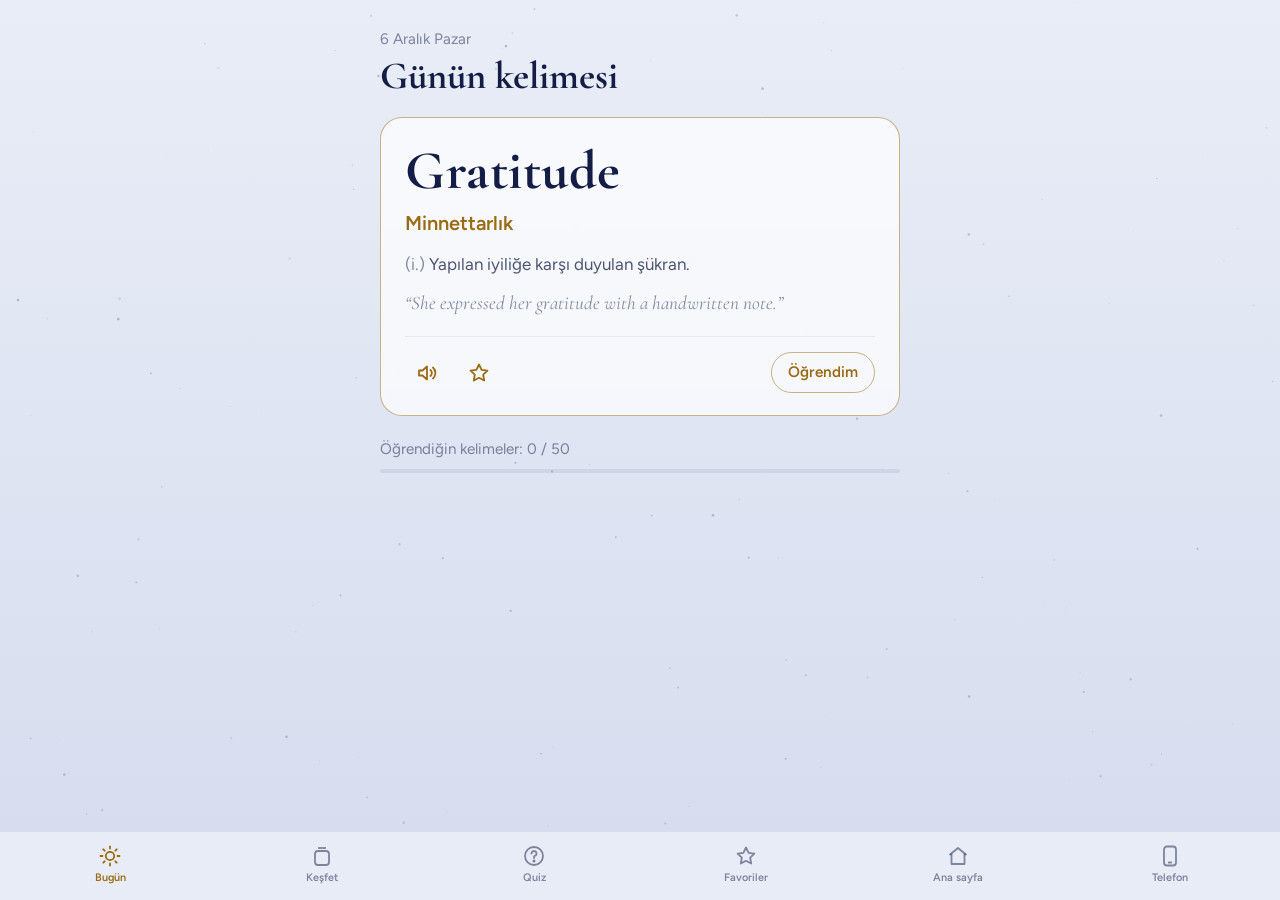
==== commit 723c0b08: "Add files via upload" ====
--- a/index.html
+++ b/index.html
@@ -3,129 +3,428 @@
 <head>
 <meta charset="utf-8">
 <meta name="viewport" content="width=device-width, initial-scale=1, viewport-fit=cover">
+<meta name="apple-mobile-web-app-capable" content="yes">
+<meta name="apple-mobile-web-app-title" content="Baykuş">
 <link rel="icon" href="data:image/svg+xml,<svg xmlns=%22http://www.w3.org/2000/svg%22 viewBox=%220 0 100 100%22><text y=%22.9em%22 font-size=%2290%22>🦉</text></svg>">
+<title>Kelime | Baykuş</title>
 <link rel="preconnect" href="https://fonts.googleapis.com">
 <link rel="preconnect" href="https://fonts.gstatic.com" crossorigin>
-<link href="https://fonts.googleapis.com/css2?family=Cormorant+Garamond:wght@600;700&family=Figtree:wght@400;500;600;700&display=swap" rel="stylesheet">
-<meta name="apple-mobile-web-app-title" content="Baykuş">
-<title>Baykuş</title>
+<link href="https://fonts.googleapis.com/css2?family=Cormorant+Garamond:ital,wght@0,600;0,700;1,500&family=Figtree:wght@400;500;600;700&display=swap" rel="stylesheet">
 <style>
 :root{
   --bg:#0b1233; --bg-deep:#04071a; --ink:#f3eedf; --ink-soft:rgba(243,238,223,.74); --ink-faint:rgba(243,238,223,.5);
-  --gold:#e7c063; --gold-line:rgba(231,192,99,.5); --surface:rgba(255,255,255,.05); --surface-2:rgba(255,255,255,.1);
-  --serif:"Cormorant Garamond","Iowan Old Style",Georgia,"Times New Roman",serif;
-  --sans:"Figtree",-apple-system,"Segoe UI",Roboto,Helvetica,Arial,sans-serif;
-  color-scheme:dark;box-sizing:border-box;
-  padding-top:env(safe-area-inset-top,0px);padding-bottom:env(safe-area-inset-bottom,0px);
-}
-@media (prefers-color-scheme: light){:root:not([data-theme="dark"]){
-  --bg:#e9edf7; --bg-deep:#d5dcee; --ink:#141d45; --ink-soft:rgba(20,29,69,.75); --ink-faint:rgba(20,29,69,.5);
-  --gold:#9a6b12; --gold-line:rgba(154,107,18,.45); --surface:rgba(255,255,255,.65); --surface-2:rgba(20,29,69,.08);
-  color-scheme:light;}}
+  --gold:#e7c063; --gold-line:rgba(231,192,99,.55); --surface:rgba(255,255,255,.055); --surface-2:rgba(255,255,255,.1);
+  --right:#3f9e6b; --wrong:#b9524f; --star:rgba(255,255,255,.85); --nav:rgba(6,10,32,.92);
+  --serif:"Cormorant Garamond", "Iowan Old Style", Georgia, "Times New Roman", serif;
+  --sans:"Figtree", -apple-system, "Segoe UI", Roboto, Helvetica, Arial, sans-serif;
+  color-scheme:dark;
+  box-sizing:border-box;
+  padding-top:env(safe-area-inset-top,0px);
+  padding-bottom:env(safe-area-inset-bottom,0px);
+}
+@media (prefers-color-scheme: light){
+  :root:not([data-theme="dark"]){
+    --bg:#e9edf7; --bg-deep:#d5dcee; --ink:#141d45; --ink-soft:rgba(20,29,69,.75); --ink-faint:rgba(20,29,69,.5);
+    --gold:#9a6b12; --gold-line:rgba(154,107,18,.5); --surface:rgba(255,255,255,.7); --surface-2:rgba(20,29,69,.07);
+    --right:#2f8a59; --wrong:#b2453f; --star:rgba(20,29,69,.25); --nav:rgba(233,237,247,.94);
+    color-scheme:light;
+  }
+}
 :root[data-theme="dark"]{
   --bg:#0b1233; --bg-deep:#04071a; --ink:#f3eedf; --ink-soft:rgba(243,238,223,.74); --ink-faint:rgba(243,238,223,.5);
-  --gold:#e7c063; --gold-line:rgba(231,192,99,.5); --surface:rgba(255,255,255,.05); --surface-2:rgba(255,255,255,.1);
-  color-scheme:dark;}
+  --gold:#e7c063; --gold-line:rgba(231,192,99,.55); --surface:rgba(255,255,255,.055); --surface-2:rgba(255,255,255,.1);
+  --right:#3f9e6b; --wrong:#b9524f; --star:rgba(255,255,255,.85); --nav:rgba(6,10,32,.92);
+  color-scheme:dark;
+}
 *,*::before,*::after{box-sizing:border-box}
-html{min-height:100%;background:linear-gradient(180deg,var(--bg),var(--bg-deep)) fixed var(--bg-deep);scroll-padding-top:env(safe-area-inset-top,0px)}
-body{margin:0;min-height:100%;color:var(--ink);
-  font-family:var(--sans);font-size:17px;line-height:1.5;-webkit-font-smoothing:antialiased}
+html{height:100%;background:var(--bg-deep);scroll-padding-top:env(safe-area-inset-top,0px)}
+body{
+  margin:0;height:100%;display:flex;flex-direction:column;
+  background:linear-gradient(180deg,var(--bg),var(--bg-deep));
+  color:var(--ink);font-family:var(--sans);font-size:17px;line-height:1.5;
+  -webkit-font-smoothing:antialiased;
+}
+body::before{content:"";position:fixed;inset:0 0 auto;height:env(safe-area-inset-top,0px);z-index:10;background:var(--bg)}
 #sky{position:fixed;inset:0;width:100%;height:100%;z-index:0;pointer-events:none}
-.wrap{position:relative;z-index:1;max-width:680px;margin:0 auto;padding:48px 22px 64px}
-a{color:inherit}
-:focus-visible{outline:2px solid var(--gold);outline-offset:3px;border-radius:6px}
-.rows{list-style:none;margin:0;padding:0;border-top:1px solid var(--surface-2)}
-.row{display:grid;grid-template-columns:56px 1fr auto;gap:18px;align-items:center;padding:22px 6px;
-  border-bottom:1px solid var(--surface-2);text-decoration:none;transition:background .2s}
-a.row:hover{background:var(--surface)}
-.row .ic{width:56px;height:56px;border:1.5px solid var(--gold-line);border-radius:50%;display:grid;place-items:center;color:var(--gold)}
-.row .ic svg{width:26px;height:26px}
-.row h2{font-family:var(--serif);font-weight:700;font-size:2rem;line-height:1;margin:0 0 6px}
-.row p{margin:0;color:var(--ink-soft);font-size:.98rem}
-.row .go{color:var(--gold);width:22px;height:22px}
-.row.soon{opacity:.6}
-.pill{font-size:.78rem;font-weight:600;color:var(--gold);border:1px solid var(--gold-line);border-radius:999px;padding:3px 10px;white-space:nowrap}
-.back{display:inline-flex;align-items:center;gap:6px;color:var(--ink-faint);text-decoration:none;font-weight:600;font-size:.95rem;margin-bottom:28px}
-.back:hover{color:var(--gold)}
-.back svg{width:18px;height:18px}
-footer{margin-top:40px;color:var(--ink-faint);font-size:.85rem}
-@media (max-width:420px){.row{grid-template-columns:44px 1fr auto;gap:14px}.row .ic{width:44px;height:44px}.row h2{font-size:1.7rem}}
-@media (prefers-reduced-motion: reduce){*{transition:none!important}}
-.hero{display:flex;flex-direction:column;align-items:flex-start;margin-bottom:40px}
-#owl{width:132px;height:132px;margin:0 0 14px -8px}
-#owl .b{fill:var(--surface);stroke:var(--gold);stroke-width:2.4;stroke-linejoin:round}
-#owl .e{fill:var(--bg-deep);stroke:var(--gold);stroke-width:2.4}
-#owl .p{fill:var(--gold)}
-#owl .k{fill:var(--gold)}
-#owl .f{fill:none;stroke:var(--gold);stroke-width:2;stroke-linecap:round;opacity:.7}
-#owl .lid{fill:var(--bg);transform-box:fill-box;transform-origin:center top;transform:scaleY(0)}
-@media (prefers-reduced-motion: no-preference){#owl .lid{animation:blink 6s infinite}}
-@keyframes blink{0%,94%,100%{transform:scaleY(0)}96%{transform:scaleY(1)}}
-h1{font-family:var(--serif);font-weight:700;font-size:clamp(3.6rem,15vw,5.6rem);line-height:.9;margin:0;letter-spacing:.01em}
-.tag{color:var(--ink-soft);font-size:1.12rem;max-width:30em;margin:14px 0 0}
+main{position:relative;z-index:1;flex:1;min-height:0;overflow-y:auto;overflow-x:hidden}
+.view{display:none;max-width:560px;margin:0 auto;padding:28px 20px 32px}
+.view.active{display:block}
+h1{font-family:var(--serif);font-weight:700;font-size:2.4rem;line-height:1.1;margin:4px 0 20px}
+.date{color:var(--ink-faint);margin:0;font-size:.95rem}
+.muted{color:var(--ink-soft)}
+.small{font-size:.9rem}
+
+/* Kart */
+.card{
+  background:var(--surface);border:1.5px solid var(--gold-line);border-radius:22px;
+  padding:26px 24px 20px;backdrop-filter:blur(2px);
+}
+.word{font-family:var(--serif);font-weight:700;font-size:clamp(2.4rem,11vw,3.4rem);line-height:1;margin:0;letter-spacing:.01em;overflow-wrap:anywhere}
+.meaning{color:var(--gold);font-weight:600;font-size:1.25rem;margin:10px 0 14px}
+.def{margin:0 0 12px;color:var(--ink-soft)}
+.type{color:var(--ink-faint)}
+.ex{font-family:var(--serif);font-style:italic;font-size:1.2rem;line-height:1.45;color:var(--ink-faint);margin:0 0 18px}
+.actions{display:flex;align-items:center;gap:8px;border-top:1px solid var(--surface-2);padding-top:14px}
+.actions .spacer{flex:1}
+button{font:inherit;color:inherit;cursor:pointer}
+.icon-btn{width:44px;height:44px;border-radius:50%;border:none;background:transparent;color:var(--gold);display:grid;place-items:center}
+.icon-btn:hover{background:var(--surface-2)}
+.icon-btn svg{width:24px;height:24px}
+.icon-btn[aria-pressed="true"] svg{fill:currentColor}
+.learn-btn{border:1.5px solid var(--gold-line);background:transparent;color:var(--gold);border-radius:999px;padding:8px 16px;font-weight:600;font-size:.95rem}
+.learn-btn[aria-pressed="true"]{background:var(--gold);color:var(--bg-deep);border-color:var(--gold)}
+:focus-visible{outline:2px solid var(--gold);outline-offset:3px}
+
+.stat{margin-top:22px;color:var(--ink-faint);font-size:.95rem}
+.bar{height:4px;border-radius:2px;background:var(--surface-2);margin-top:8px;overflow:hidden}
+.bar span{display:block;height:100%;background:var(--gold);width:0;transition:width .4s}
+
+/* Keşfet */
+#kesfet.active{display:block;max-width:none;padding:0;height:100%}
+.snap{height:100%;overflow-y:auto;scroll-snap-type:y mandatory}
+.snap section{height:100%;scroll-snap-align:start;display:flex;align-items:center;justify-content:center;padding:20px}
+.snap .card{width:100%;max-width:520px}
+.hint{text-align:center;color:var(--ink-faint);font-size:.85rem;margin-top:14px}
+
+/* Quiz */
+.score{color:var(--gold);font-weight:600;margin:0 0 8px}
+.quiz-word{font-family:var(--serif);font-weight:700;font-size:clamp(2.6rem,12vw,3.6rem);line-height:1;margin:24px 0 6px}
+.options{display:grid;gap:10px;margin:22px 0}
+.opt{text-align:left;padding:15px 18px;border-radius:14px;border:1.5px solid var(--surface-2);background:var(--surface);font-weight:500;transition:background .2s,border-color .2s}
+.opt:hover:not([disabled]){border-color:var(--gold-line)}
+.opt.right{background:var(--right);border-color:var(--right);color:#fff}
+.opt.wrong{background:var(--wrong);border-color:var(--wrong);color:#fff}
+.opt[disabled]{cursor:default}
+.primary{background:var(--gold);color:var(--bg-deep);border:none;border-radius:999px;padding:12px 26px;font-weight:700}
+.reveal{color:var(--ink-soft);margin:0 0 18px}
+
+/* Favoriler */
+.fav-list{list-style:none;padding:0;margin:0;display:grid;gap:2px}
+.fav-list button{width:100%;text-align:left;background:none;border:none;border-bottom:1px solid var(--surface-2);padding:14px 4px;display:flex;justify-content:space-between;align-items:baseline;gap:12px}
+.fav-list .w{font-family:var(--serif);font-weight:700;font-size:1.5rem}
+.fav-list .m{color:var(--gold);font-size:.95rem;text-align:right}
+.empty{padding:40px 0;color:var(--ink-soft)}
+
+/* Rehber */
+.steps{padding-left:1.2em;margin:0 0 20px}
+.steps li{margin-bottom:10px;color:var(--ink-soft)}
+.steps b{color:var(--ink)}
+.preview{margin:24px 0;border-radius:22px;overflow:hidden;border:1.5px solid var(--gold-line);height:170px;position:relative}
+code{background:var(--surface-2);padding:2px 6px;border-radius:6px;font-size:.9em}
+
+/* Alt menü */
+nav{
+  position:relative;z-index:2;display:flex;justify-content:space-around;
+  background:var(--nav);border-top:1px solid var(--surface-2);padding:6px 4px 8px;
+  backdrop-filter:blur(12px);-webkit-backdrop-filter:blur(12px);
+}
+nav a{flex:1;min-width:0;display:flex;flex-direction:column;align-items:center;gap:2px;text-decoration:none;color:var(--ink-faint);font-size:.68rem;white-space:nowrap;font-weight:600;padding:6px 0;border-radius:10px}
+nav a svg{width:24px;height:24px}
+nav a[aria-current="page"]{color:var(--gold)}
+
+/* Dialog */
+dialog{border:none;padding:0;background:transparent;width:min(520px,calc(100% - 32px));color:var(--ink)}
+dialog::backdrop{background:rgba(2,4,14,.7)}
+dialog .card{background:var(--bg)}
+.close{display:block;margin:12px auto 0;background:none;border:1.5px solid var(--gold-line);color:var(--gold);border-radius:999px;padding:8px 22px;font-weight:600}
+
+/* Widget modu (#widget, #widget2) */
+body.widget-mode nav{display:none}
+body.widget-mode main{overflow:hidden}
+.wg{height:100%;display:flex;flex-direction:column;justify-content:center;padding:6vmin 7vmin;overflow:hidden}
+.wg .w{font-family:var(--serif);font-weight:700;font-size:clamp(20px,15vmin,72px);line-height:1;margin:0;overflow-wrap:anywhere}
+.wg .m{color:var(--gold);font-weight:600;font-size:clamp(12px,7vmin,28px);margin:.35em 0 .4em}
+.wg .d{color:var(--ink-soft);font-size:clamp(11px,5.4vmin,20px);line-height:1.35;margin:0;display:-webkit-box;-webkit-line-clamp:4;-webkit-box-orient:vertical;overflow:hidden}
+
+@media (prefers-reduced-motion: reduce){*{transition:none!important;scroll-behavior:auto!important}}
+@media (prefers-reduced-motion: no-preference){
+  #bugun.active .card{animation:rise .7s cubic-bezier(.2,.7,.2,1) both}
+  @keyframes rise{from{opacity:0;transform:translateY(14px)}to{opacity:1;transform:none}}
+}
 </style>
 </head>
 <body>
 <canvas id="sky" aria-hidden="true"></canvas>
-<div class="wrap">
-  <header class="hero">
-    <svg id="owl" viewBox="0 0 120 120" aria-hidden="true">
-      <path class="b" d="M31 36 23 13l21 12q16-6 32 0l21-12-8 23q13 16 9 40-5 30-38 33-33-3-38-33-4-24 9-40z"/>
-      <circle class="e" cx="44" cy="52" r="15"/><circle class="e" cx="76" cy="52" r="15"/>
-      <circle class="p" id="pl" cx="44" cy="52" r="6"/><circle class="p" id="pr" cx="76" cy="52" r="6"/>
-      <rect class="lid" x="28" y="36" width="32" height="32" rx="16"/><rect class="lid" x="60" y="36" width="32" height="32" rx="16"/>
-      <path class="k" d="M55.5 64h9L60 74z"/>
-      <path class="f" d="M41 86q6 6 12 0M54 95q6 6 12 0M67 86q6 6 12 0"/>
-    </svg>
-    <h1>Baykuş</h1>
-    <p class="tag">İngilizce kelimeler, dil çalışmaları ve tarayıcıda oynanan oyunlar. Hepsi tek yerde, ücretsiz.</p>
-  </header>
-
-  <nav aria-label="Bölümler">
-  <ul class="rows">
-    <li><a class="row" href="kelime/">
-      <span class="ic"><svg viewBox="0 0 24 24" fill="none" stroke="currentColor" stroke-width="1.8" stroke-linejoin="round"><path d="M4 5.5A2.5 2.5 0 0 1 6.5 3H20v15H6.5A2.5 2.5 0 0 0 4 20.5z"/><path d="M4 20.5A2.5 2.5 0 0 0 6.5 23H20v-5"/></svg></span>
-      <span><h2>Kelime</h2><p>Her gün yeni bir İngilizce kelime, quiz ve kilit ekranı widget’ı.</p></span>
-      <svg class="go" viewBox="0 0 24 24" fill="none" stroke="currentColor" stroke-width="2" stroke-linecap="round" stroke-linejoin="round" aria-hidden="true"><path d="m9 5 7 7-7 7"/></svg>
-    </a></li>
-    <li><a class="row" href="oyunlar/">
-      <span class="ic"><svg viewBox="0 0 24 24" fill="none" stroke="currentColor" stroke-width="1.8" stroke-linecap="round" stroke-linejoin="round"><rect x="2.5" y="7" width="19" height="11" rx="5.5"/><path d="M7.5 10.5v4M5.5 12.5h4"/><circle cx="15.5" cy="11.5" r=".9" fill="currentColor"/><circle cx="18" cy="13.8" r=".9" fill="currentColor"/></svg></span>
-      <span><h2>Oyunlar</h2><p id="game-count">Tarayıcıda, kurulum gerektirmeden oynanan oyunlar.</p></span>
-      <svg class="go" viewBox="0 0 24 24" fill="none" stroke="currentColor" stroke-width="2" stroke-linecap="round" stroke-linejoin="round" aria-hidden="true"><path d="m9 5 7 7-7 7"/></svg>
-    </a></li>
-    <li><div class="row soon" aria-disabled="true">
-      <span class="ic"><svg viewBox="0 0 24 24" fill="none" stroke="currentColor" stroke-width="1.8" stroke-linecap="round" stroke-linejoin="round"><path d="M4 5h9M8.5 3v2M6 5c.5 4 3 7 6.5 8.5M11 5c-.8 3.5-3 6.5-6.5 8.5"/><path d="m13 21 4-9 4 9M14.5 18h5"/></svg></span>
-      <span><h2>Dil</h2><p>Dilbilgisi, konuşma ve çeviri çalışmaları.</p></span>
-      <span class="pill">Yakında</span>
-    </div></li>
-  </ul>
-  </nav>
-  <footer>baykus.store</footer>
-</div>
+
+<main id="main">
+  <section class="view" id="bugun" aria-labelledby="t-bugun">
+    <p class="date" id="today-date"></p>
+    <h1 id="t-bugun">Günün kelimesi</h1>
+    <div id="today-card"></div>
+    <div class="stat"><span id="learned-text"></span><div class="bar"><span id="learned-bar"></span></div></div>
+  </section>
+
+  <section class="view" id="kesfet" aria-label="Keşfet">
+    <div class="snap" id="snap"></div>
+  </section>
+
+  <section class="view" id="quiz" aria-labelledby="t-quiz">
+    <p class="score" id="score"></p>
+    <h1 id="t-quiz" class="quiz-word"></h1>
+    <p class="muted">Bu kelimenin anlamı ne?</p>
+    <div class="options" id="options"></div>
+    <div id="quiz-after" hidden>
+      <p class="reveal" id="reveal"></p>
+      <button class="primary" id="next">Sonraki kelime</button>
+    </div>
+  </section>
+
+  <section class="view" id="favoriler" aria-labelledby="t-fav">
+    <h1 id="t-fav">Favoriler</h1>
+    <ul class="fav-list" id="fav-list"></ul>
+  </section>
+
+  <section class="view" id="nasil" aria-labelledby="t-nasil">
+    <h1 id="t-nasil">Telefona ekle</h1>
+    <h2 class="meaning" style="margin-top:0">Ana ekrana uygulama gibi</h2>
+    <ol class="steps">
+      <li>Bu sayfayı Safari’de aç.</li>
+      <li><b>⋯</b> menüsü → <b>Paylaş</b> → <b>Ana Ekrana Ekle</b>.</li>
+      <li>Simgeye dokununca tam ekran açılır.</li>
+    </ol>
+    <h2 class="meaning">Kilit ekranına widget olarak</h2>
+    <ol class="steps">
+      <li>App Store’dan bir web widget uygulaması indir (ör. <b>Widget Web</b>).</li>
+      <li>Bu sayfanın linkinin sonuna <code>#widget</code> ekleyip o uygulamaya yapıştır. Yan yana ikinci, farklı bir kelime için <code>#widget2</code> kullan.</li>
+      <li>Kilit ekranını basılı tut → <b>Özelleştir</b> → widget alanına dokun → uygulamanın widget’ını seç.</li>
+    </ol>
+    <p class="muted small">Widget görünümü kelimeyi her saat başı değiştirir. Önizleme:</p>
+    <div class="preview" id="preview"></div>
+  </section>
+</main>
+
+<nav aria-label="Bölümler">
+  <a href="#bugun" data-tab="bugun"><svg viewBox="0 0 24 24" fill="none" stroke="currentColor" stroke-width="1.8" stroke-linecap="round"><circle cx="12" cy="12" r="4.2"/><path d="M12 2.5v2M12 19.5v2M2.5 12h2M19.5 12h2M5.3 5.3l1.4 1.4M17.3 17.3l1.4 1.4M5.3 18.7l1.4-1.4M17.3 6.7l1.4-1.4"/></svg>Bugün</a>
+  <a href="#kesfet" data-tab="kesfet"><svg viewBox="0 0 24 24" fill="none" stroke="currentColor" stroke-width="1.8" stroke-linejoin="round"><rect x="5" y="7" width="14" height="14" rx="3"/><path d="M8 4h8"/></svg>Keşfet</a>
+  <a href="#quiz" data-tab="quiz"><svg viewBox="0 0 24 24" fill="none" stroke="currentColor" stroke-width="1.8" stroke-linecap="round"><circle cx="12" cy="12" r="9"/><path d="M9.5 9.5a2.5 2.5 0 1 1 3.3 2.4c-.5.2-.8.6-.8 1.1V14"/><circle cx="12" cy="17" r=".6" fill="currentColor"/></svg>Quiz</a>
+  <a href="#favoriler" data-tab="favoriler"><svg viewBox="0 0 24 24" fill="none" stroke="currentColor" stroke-width="1.8" stroke-linejoin="round"><path d="m12 3.5 2.6 5.3 5.8.8-4.2 4.1 1 5.8L12 16.8l-5.2 2.7 1-5.8-4.2-4.1 5.8-.8z"/></svg>Favoriler</a>
+  <a href="../"><svg viewBox="0 0 24 24" fill="none" stroke="currentColor" stroke-width="1.8" stroke-linejoin="round"><path d="M3.5 11 12 4l8.5 7"/><path d="M5.5 9.5V20h13V9.5"/></svg>Ana sayfa</a>
+  <a href="#nasil" data-tab="nasil"><svg viewBox="0 0 24 24" fill="none" stroke="currentColor" stroke-width="1.8" stroke-linejoin="round"><rect x="6" y="2.5" width="12" height="19" rx="3"/><path d="M10 18.5h4"/></svg>Telefon</a>
+</nav>
+
+<dialog id="dlg"><div id="dlg-card"></div><button class="close" id="dlg-close">Kapat</button></dialog>
+
 <script>
-/* Eski widget linkleri (baykus.store/#widget) kelime sayfasına gitsin */
-if(location.hash==="#widget"||location.hash==="#widget2")location.replace("kelime/"+location.hash);
+const WORDS=[
+{id:1,word:"Solitude",meaning:"Kendi başına kalma",type:"i.",definition:"Yalnız hissetmeden tek başına vakit geçirme hali.",example:"She found peace in the solitude of the mountains."},
+{id:2,word:"Resilience",meaning:"Dayanıklılık",type:"i.",definition:"Zorluklar karşısında yeniden güç kazanma yeteneği.",example:"Her resilience after the accident inspired everyone."},
+{id:3,word:"Yearning",meaning:"Derin özlem",type:"i.",definition:"Çok istediğin ama ulaşması zor olan bir şeye duyulan özlem.",example:"He felt a yearning for the simple days of childhood."},
+{id:4,word:"Longing",meaning:"Hasret",type:"i.",definition:"Birini ya da bir yeri yeniden görmeyi çok isteme duygusu.",example:"She looked at the old photo with longing."},
+{id:5,word:"Vellichor",meaning:"Eski kitapçı büyüsü",type:"i.",definition:"Eski kitapçılarda ya da eski kitapların arasında hissedilen nostalji duygusu.",example:"The dusty bookshop filled him with vellichor."},
+{id:6,word:"Solivagant",meaning:"Yalnız gezgin",type:"i.",definition:"Dünyayı tek başına dolaşan kişi.",example:"As a solivagant, she crossed Asia with only a backpack."},
+{id:7,word:"Serendipity",meaning:"Mutlu tesadüf",type:"i.",definition:"Aramadan güzel bir şeyi şans eseri bulma.",example:"Meeting my best friend was pure serendipity."},
+{id:8,word:"Ephemeral",meaning:"Kısa ömürlü",type:"s.",definition:"Çok kısa süren, çabucak kaybolan.",example:"Fame on social media is often ephemeral."},
+{id:9,word:"Petrichor",meaning:"Yağmur kokusu",type:"i.",definition:"Kuru toprağa ilk yağmur düştüğünde yükselen hoş koku.",example:"I love the petrichor after a summer storm."},
+{id:10,word:"Sonder",meaning:"Herkesin bir hikâyesi var hissi",type:"i.",definition:"Yanından geçen her yabancının da senin kadar zengin bir hayatı olduğunu fark etme hissi.",example:"Sitting in the busy station, she was struck by sonder."},
+{id:11,word:"Nostalgia",meaning:"Nostalji",type:"i.",definition:"Geçmişe duyulan tatlı, hüzünlü özlem.",example:"The old song filled him with nostalgia."},
+{id:12,word:"Melancholy",meaning:"Hüzün",type:"i.",definition:"Belirgin bir sebebi olmayan derin ve sessiz keder.",example:"A gentle melancholy settled over the town in autumn."},
+{id:13,word:"Euphoria",meaning:"Coşku",type:"i.",definition:"Yoğun mutluluk ve heyecan hali.",example:"The team was in a state of euphoria after the win."},
+{id:14,word:"Eloquent",meaning:"Etkili konuşan",type:"s.",definition:"Düşüncelerini akıcı ve etkileyici biçimde ifade eden.",example:"She gave an eloquent speech at the ceremony."},
+{id:15,word:"Ineffable",meaning:"Tarifsiz",type:"s.",definition:"Sözcüklerle anlatılamayacak kadar büyük ya da güzel.",example:"The view from the summit was ineffable."},
+{id:16,word:"Luminous",meaning:"Işıl ışıl",type:"s.",definition:"Işık saçan, parlak.",example:"The moon was luminous above the sea."},
+{id:17,word:"Wanderlust",meaning:"Gezme tutkusu",type:"i.",definition:"Dünyayı gezip görmeye duyulan güçlü istek.",example:"Her wanderlust took her to thirty countries."},
+{id:18,word:"Ethereal",meaning:"Dünya dışı zarafet",type:"s.",definition:"Bu dünyaya ait değilmiş gibi zarif ve hafif.",example:"The singer had an ethereal voice."},
+{id:19,word:"Serene",meaning:"Dingin",type:"s.",definition:"Sakin, huzurlu ve telaşsız.",example:"The lake looked serene at dawn."},
+{id:20,word:"Epiphany",meaning:"Aydınlanma anı",type:"i.",definition:"Bir şeyi aniden ve derinden kavrama anı.",example:"He had an epiphany while walking home."},
+{id:21,word:"Limerence",meaning:"Saplantılı aşk",type:"i.",definition:"Birine karşı duyulan yoğun, karşılık bekleyen tutku hali.",example:"What she felt wasn’t love yet, it was limerence."},
+{id:22,word:"Halcyon",meaning:"Huzurlu ve mutlu (geçmiş)",type:"s.",definition:"Geçmişte kalan sakin ve mutlu dönemleri anlatır.",example:"They often talked about the halcyon days of their youth."},
+{id:23,word:"Sanguine",meaning:"İyimser",type:"s.",definition:"Zor durumlarda bile umutlu ve neşeli olan.",example:"He remained sanguine about the future."},
+{id:24,word:"Tenacity",meaning:"Azim",type:"i.",definition:"Bir amaçtan vazgeçmeden kararlılıkla devam etme.",example:"Her tenacity helped her finish the marathon."},
+{id:25,word:"Benevolent",meaning:"Hayırsever",type:"s.",definition:"İyilik yapmaya istekli, iyi niyetli.",example:"A benevolent stranger paid for our meal."},
+{id:26,word:"Candor",meaning:"Açık sözlülük",type:"i.",definition:"Düşündüğünü dürüstçe ve saklamadan söyleme.",example:"I appreciate your candor."},
+{id:27,word:"Empathy",meaning:"Empati",type:"i.",definition:"Başkasının duygularını anlayıp paylaşabilme.",example:"Good teachers show empathy toward their students."},
+{id:28,word:"Gratitude",meaning:"Minnettarlık",type:"i.",definition:"Yapılan iyiliğe karşı duyulan şükran.",example:"She expressed her gratitude with a handwritten note."},
+{id:29,word:"Perseverance",meaning:"Sebat",type:"i.",definition:"Zorluklara rağmen çabayı sürdürme.",example:"Learning a language takes perseverance."},
+{id:30,word:"Solace",meaning:"Teselli",type:"i.",definition:"Üzüntü anında bulunan avuntu ve rahatlama.",example:"He found solace in music."},
+{id:31,word:"Tranquility",meaning:"Sükûnet",type:"i.",definition:"Gürültüden ve kaygıdan uzak, derin huzur hali.",example:"The garden was a place of tranquility."},
+{id:32,word:"Reverie",meaning:"Hayale dalma",type:"i.",definition:"Hoş düşüncelere dalıp gitme hali.",example:"The bell woke her from her reverie."},
+{id:33,word:"Mellifluous",meaning:"Kulağa tatlı gelen",type:"s.",definition:"Bal gibi akıcı ve hoş tınılı (genellikle ses için).",example:"He had a mellifluous voice, perfect for radio."},
+{id:34,word:"Enigma",meaning:"Muamma",type:"i.",definition:"Anlaşılması ya da çözülmesi zor, gizemli şey veya kişi.",example:"Her past remained an enigma."},
+{id:35,word:"Labyrinth",meaning:"Labirent",type:"i.",definition:"İçinde yolun kolayca kaybedildiği karmaşık yapı.",example:"The old city is a labyrinth of narrow streets."},
+{id:36,word:"Catharsis",meaning:"Arınma",type:"i.",definition:"Bastırılmış duyguların dışa vurulmasıyla gelen rahatlama.",example:"Writing the letter was a catharsis for him."},
+{id:37,word:"Ubiquitous",meaning:"Her yerde olan",type:"s.",definition:"Aynı anda her yerde bulunan, çok yaygın.",example:"Smartphones have become ubiquitous."},
+{id:38,word:"Pensive",meaning:"Dalgın",type:"s.",definition:"Derin ve biraz hüzünlü düşüncelere dalmış.",example:"She sat by the window in a pensive mood."},
+{id:39,word:"Wistful",meaning:"Buruk",type:"s.",definition:"Kaybolan ya da ulaşılamayan bir şeye hafif hüzünle özlem duyan.",example:"He gave a wistful smile as he left."},
+{id:40,word:"Zenith",meaning:"Doruk",type:"i.",definition:"Bir şeyin ulaştığı en yüksek nokta.",example:"The empire reached its zenith in the 16th century."},
+{id:41,word:"Oblivion",meaning:"Unutuluş",type:"i.",definition:"Tamamen unutulma ya da hiçbir şeyin farkında olmama hali.",example:"The old song faded into oblivion."},
+{id:42,word:"Cherish",meaning:"Değer vermek",type:"f.",definition:"Birini ya da bir şeyi sevgiyle korumak ve kıymetini bilmek.",example:"I cherish every moment with my family."},
+{id:43,word:"Linger",meaning:"Oyalanmak, sürmek",type:"f.",definition:"Bir yerde gereğinden uzun kalmak ya da etkisini sürdürmek.",example:"The smell of coffee lingered in the room."},
+{id:44,word:"Embrace",meaning:"Kucaklamak",type:"f.",definition:"Bir şeyi isteyerek kabul etmek ya da birine sarılmak.",example:"She decided to embrace the change."},
+{id:45,word:"Flourish",meaning:"Serpilmek",type:"f.",definition:"Sağlıklı biçimde büyüyüp gelişmek, başarılı olmak.",example:"Plants flourish in sunlight."},
+{id:46,word:"Ponder",meaning:"Uzun uzun düşünmek",type:"f.",definition:"Bir konuyu dikkatle ve derinlemesine düşünmek.",example:"He pondered the question for a while."},
+{id:47,word:"Aurora",meaning:"Kutup ışıkları",type:"i.",definition:"Kutup bölgelerinde gökyüzünde görülen renkli ışık dansı.",example:"We watched the aurora dance over Norway."},
+{id:48,word:"Epoch",meaning:"Çağ",type:"i.",definition:"Önemli olaylarla belirlenen tarihsel dönem.",example:"The internet marked a new epoch in communication."},
+{id:49,word:"Bliss",meaning:"Saf mutluluk",type:"i.",definition:"Kusursuz ve derin mutluluk hali.",example:"Lying on the beach was pure bliss."},
+{id:50,word:"Whimsical",meaning:"Hoş bir şekilde tuhaf",type:"s.",definition:"Oyunbaz, sıra dışı ve sevimli biçimde garip.",example:"The café had a whimsical design."}
+];
+
+/* ---- Kelime seçimi (iOS uygulamasıyla aynı mantık) ---- */
+const byId=id=>WORDS.find(w=>w.id===id);
+function wordBySeed(seed){const c=WORDS.length;const i=((seed%c)+c)%c;return WORDS[(i*7919)%c];}
+function dayIndex(d=new Date()){return Math.round(new Date(d.getFullYear(),d.getMonth(),d.getDate()).getTime()/86400000);}
+const wordOfTheDay=()=>wordBySeed(dayIndex()*31);
+function hourWords(count){const h=Math.floor(Date.now()/3600000);return Array.from({length:count},(_,i)=>wordBySeed(h*count+i));}
+
+/* ---- Kayıt (bu tarayıcıya özel) ---- */
+function load(k){try{return new Set(JSON.parse(localStorage.getItem(k))||[])}catch(e){return new Set()}}
+function save(k,s){try{localStorage.setItem(k,JSON.stringify([...s]))}catch(e){}}
+const favs=load("favs"), learned=load("learned");
+
+const esc=s=>String(s).replace(/[&<>"]/g,c=>({"&":"&amp;","<":"&lt;",">":"&gt;",'"':"&quot;"}[c]));
+
+const ICON_SPEAK='<svg viewBox="0 0 24 24" fill="none" stroke="currentColor" stroke-width="1.8" stroke-linecap="round" stroke-linejoin="round"><path d="M4 9.5h3.5L12 5.5v13l-4.5-4H4z"/><path d="M15.5 9a4 4 0 0 1 0 6M18 6.5a7.5 7.5 0 0 1 0 11"/></svg>';
+const ICON_STAR='<svg viewBox="0 0 24 24" stroke="currentColor" fill="none" stroke-width="1.8" stroke-linejoin="round"><path d="m12 3.5 2.6 5.3 5.8.8-4.2 4.1 1 5.8L12 16.8l-5.2 2.7 1-5.8-4.2-4.1 5.8-.8z"/></svg>';
+
+function cardHTML(w){
+  const f=favs.has(w.id), l=learned.has(w.id);
+  return `<article class="card" data-id="${w.id}">
+    <h2 class="word" lang="en">${esc(w.word)}</h2>
+    <p class="meaning">${esc(w.meaning)}</p>
+    <p class="def"><span class="type">(${esc(w.type)})</span> ${esc(w.definition)}</p>
+    <p class="ex" lang="en">“${esc(w.example)}”</p>
+    <div class="actions">
+      <button class="icon-btn" data-act="speak" aria-label="Sesli oku">${ICON_SPEAK}</button>
+      <button class="icon-btn" data-act="fav" aria-pressed="${f}" aria-label="Favorilere ekle">${ICON_STAR}</button>
+      <span class="spacer"></span>
+      <button class="learn-btn" data-act="learn" aria-pressed="${l}">${l?"Öğrenildi ✓":"Öğrendim"}</button>
+    </div>
+  </article>`;
+}
+
+function syncCards(id){
+  document.querySelectorAll(`.card[data-id="${id}"]`).forEach(c=>{
+    c.querySelector('[data-act="fav"]').setAttribute("aria-pressed",favs.has(id));
+    const lb=c.querySelector('[data-act="learn"]');
+    lb.setAttribute("aria-pressed",learned.has(id));
+    lb.textContent=learned.has(id)?"Öğrenildi ✓":"Öğrendim";
+  });
+}
+
+function speak(text){
+  if(!("speechSynthesis" in window))return;
+  speechSynthesis.cancel();
+  const u=new SpeechSynthesisUtterance(text);u.lang="en-US";u.rate=.85;
+  speechSynthesis.speak(u);
+}
+
+document.addEventListener("click",e=>{
+  const b=e.target.closest("[data-act]");if(!b)return;
+  const id=+b.closest(".card").dataset.id, w=byId(id);
+  if(b.dataset.act==="speak")speak(w.word);
+  if(b.dataset.act==="fav"){favs.has(id)?favs.delete(id):favs.add(id);save("favs",favs);syncCards(id);renderFavs();}
+  if(b.dataset.act==="learn"){learned.has(id)?learned.delete(id):learned.add(id);save("learned",learned);syncCards(id);renderStats();}
+});
+
+/* ---- Bugün ---- */
+function renderToday(){
+  document.getElementById("today-date").textContent=new Date().toLocaleDateString("tr-TR",{weekday:"long",day:"numeric",month:"long"});
+  document.getElementById("today-card").innerHTML=cardHTML(wordOfTheDay());
+  renderStats();
+}
+function renderStats(){
+  document.getElementById("learned-text").textContent=`Öğrendiğin kelimeler: ${learned.size} / ${WORDS.length}`;
+  document.getElementById("learned-bar").style.width=(learned.size/WORDS.length*100)+"%";
+}
+
+/* ---- Keşfet ---- */
+function renderExplore(){
+  const list=[...WORDS].sort(()=>Math.random()-.5);
+  document.getElementById("snap").innerHTML=list.map((w,i)=>
+    `<section><div style="width:100%;max-width:520px">${cardHTML(w)}${i===0?'<p class="hint">Yeni kelime için yukarı kaydır</p>':''}</div></section>`
+  ).join("");
+}
+
+/* ---- Quiz ---- */
+let q, score=0, total=0;
+function newQuestion(){
+  const w=WORDS[Math.floor(Math.random()*WORDS.length)];
+  const others=WORDS.filter(x=>x.id!==w.id).sort(()=>Math.random()-.5).slice(0,3);
+  q={w,opts:[...others,w].sort(()=>Math.random()-.5)};
+  document.getElementById("t-quiz").textContent=w.word;
+  document.getElementById("score").textContent=`Skor: ${score} / ${total}`;
+  document.getElementById("options").innerHTML=q.opts.map(o=>`<button class="opt" data-opt="${o.id}">${esc(o.meaning)}</button>`).join("");
+  document.getElementById("quiz-after").hidden=true;
+}
+document.getElementById("options").addEventListener("click",e=>{
+  const b=e.target.closest(".opt");if(!b||b.disabled)return;
+  const picked=+b.dataset.opt;total++;if(picked===q.w.id)score++;
+  document.querySelectorAll(".opt").forEach(o=>{
+    o.disabled=true;
+    if(+o.dataset.opt===q.w.id)o.classList.add("right");
+    else if(o===b)o.classList.add("wrong");
+  });
+  document.getElementById("score").textContent=`Skor: ${score} / ${total}`;
+  document.getElementById("reveal").textContent=`(${q.w.type}) ${q.w.definition}`;
+  document.getElementById("quiz-after").hidden=false;
+});
+document.getElementById("next").addEventListener("click",newQuestion);
+
+/* ---- Favoriler ---- */
+function renderFavs(){
+  const list=WORDS.filter(w=>favs.has(w.id));
+  const ul=document.getElementById("fav-list");
+  ul.innerHTML=list.length?list.map(w=>`<li><button data-open="${w.id}"><span class="w" lang="en">${esc(w.word)}</span><span class="m">${esc(w.meaning)}</span></button></li>`).join("")
+    :`<li class="empty">Henüz favori kelimen yok. Kartlardaki yıldıza dokunarak ekleyebilirsin.</li>`;
+}
+const dlg=document.getElementById("dlg");
+document.getElementById("fav-list").addEventListener("click",e=>{
+  const b=e.target.closest("[data-open]");if(!b)return;
+  document.getElementById("dlg-card").innerHTML=cardHTML(byId(+b.dataset.open));
+  dlg.showModal();
+});
+document.getElementById("dlg-close").addEventListener("click",()=>dlg.close());
+dlg.addEventListener("click",e=>{if(e.target===dlg)dlg.close();});
+
+/* ---- Widget görünümü ---- */
+function widgetHTML(w){return `<div class="wg"><p class="w" lang="en">${esc(w.word)}</p><p class="m">${esc(w.meaning)}</p><p class="d">(${esc(w.type)}) ${esc(w.definition)}</p></div>`;}
+let widgetSlot=null;
+function renderWidget(){
+  if(widgetSlot===null)return;
+  document.getElementById("main").innerHTML=widgetHTML(hourWords(2)[widgetSlot]);
+}
+document.getElementById("preview").innerHTML=widgetHTML(hourWords(2)[0]);
+
+/* ---- Yıldızlar ---- */
 function drawSky(){
-  const c=document.getElementById("sky"),dpr=devicePixelRatio||1;
+  const c=document.getElementById("sky"),dpr=window.devicePixelRatio||1;
   c.width=innerWidth*dpr;c.height=innerHeight*dpr;
   const x=c.getContext("2d");x.scale(dpr,dpr);
-  const light=matchMedia("(prefers-color-scheme: light)").matches;
+  const col=getComputedStyle(document.documentElement).getPropertyValue("--star").trim();
   let s=42;const r=()=>(s=(s*1103515245+12345)%2147483648)/2147483648;
-  for(let i=0;i<160;i++){x.globalAlpha=(.25+r()*.75)*(light?.3:1);x.fillStyle=light?"#141d45":"#fff";x.beginPath();x.arc(r()*innerWidth,r()*innerHeight,.3+r()*1.1,0,Math.PI*2);x.fill();}
-}
-addEventListener("resize",drawSky);matchMedia("(prefers-color-scheme: light)").addEventListener("change",drawSky);drawSky();
-/* Baykuşun gözleri imleci takip eder */
-(function(){
-  if(matchMedia("(prefers-reduced-motion: reduce)").matches)return;
-  const owl=document.getElementById("owl"),eyes=[[document.getElementById("pl"),44],[document.getElementById("pr"),76]];
-  addEventListener("pointermove",e=>{
-    const r=owl.getBoundingClientRect(),k=r.width/120;
-    for(const [p,cx] of eyes){
-      const ex=r.left+cx*k, ey=r.top+52*k, dx=e.clientX-ex, dy=e.clientY-ey, d=Math.hypot(dx,dy)||1, m=Math.min(6,d/20);
-      p.setAttribute("cx",cx+dx/d*m);p.setAttribute("cy",52+dy/d*m);
-    }
+  for(let i=0;i<160;i++){
+    x.globalAlpha=.25+r()*.75;x.fillStyle=col;x.beginPath();
+    x.arc(r()*innerWidth,r()*innerHeight,.3+r()*1.1,0,Math.PI*2);x.fill();
+  }
+}
+addEventListener("resize",drawSky);
+matchMedia("(prefers-color-scheme: light)").addEventListener("change",drawSky);
+
+/* ---- Sekmeler ---- */
+const TABS=["bugun","kesfet","quiz","favoriler","nasil"];
+function show(id){
+  if(!TABS.includes(id))id="bugun";
+  document.querySelectorAll(".view").forEach(v=>v.classList.toggle("active",v.id===id));
+  document.querySelectorAll("nav a").forEach(a=>{
+    if(a.dataset.tab===id)a.setAttribute("aria-current","page");else a.removeAttribute("aria-current");
   });
-})();
+  document.getElementById("main").scrollTop=0;
+}
+document.querySelector("nav").addEventListener("click",e=>{
+  const a=e.target.closest("a[data-tab]");if(!a)return;e.preventDefault();show(a.dataset.tab);
+});
+
+/* ---- Başlat ---- */
+const hash=location.hash.slice(1);
+drawSky();
+if(hash==="widget"||hash==="widget2"){
+  widgetSlot=hash==="widget"?0:1;
+  document.body.classList.add("widget-mode");
+  renderWidget();
+  setInterval(renderWidget,60000);
+}else{
+  renderToday();renderExplore();newQuestion();renderFavs();
+  show(hash);
+}
 </script>
 </body>
 </html>
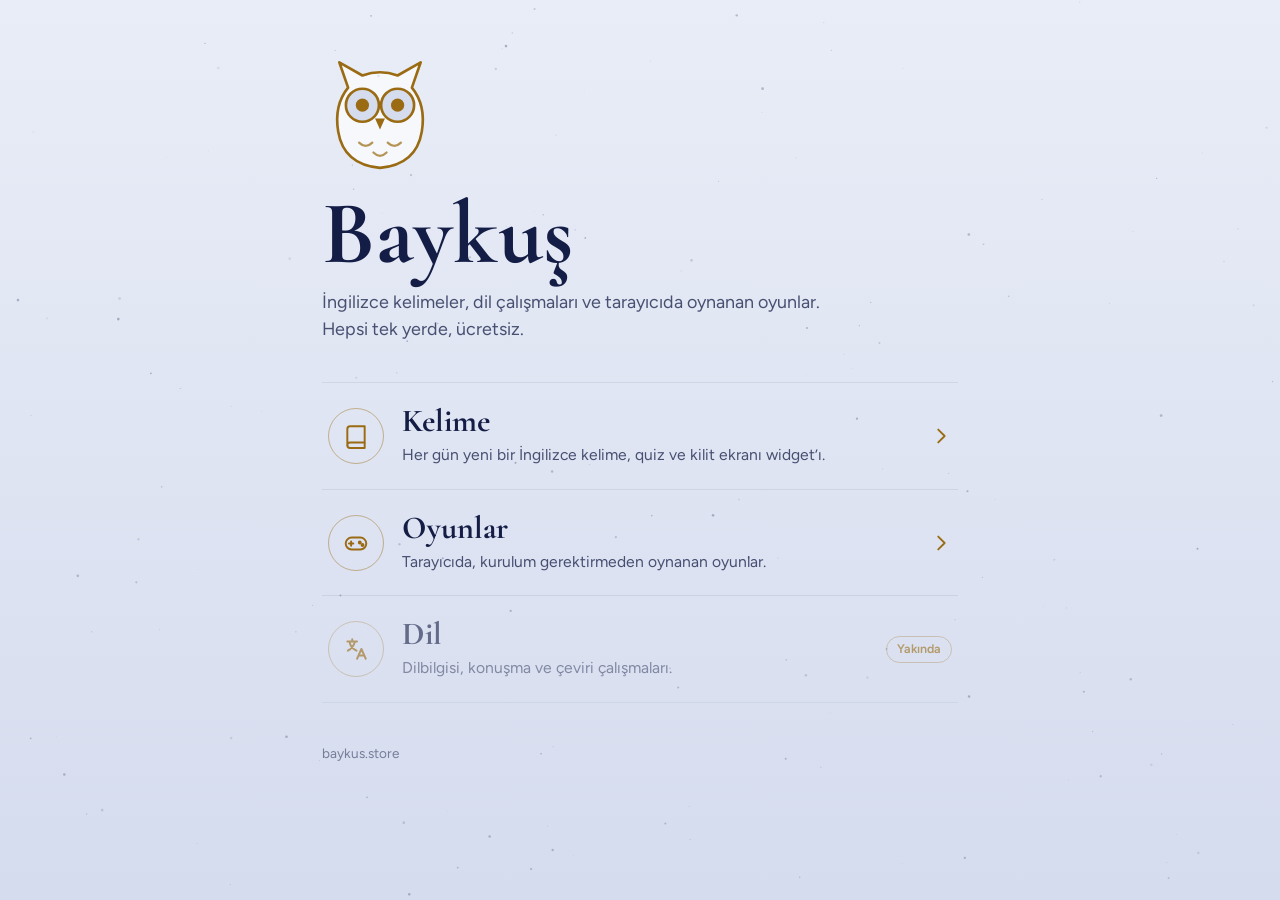
==== commit 3734f782: "Add files via upload" ====
--- a/index.html
+++ b/index.html
@@ -3,428 +3,129 @@
 <head>
 <meta charset="utf-8">
 <meta name="viewport" content="width=device-width, initial-scale=1, viewport-fit=cover">
-<meta name="apple-mobile-web-app-capable" content="yes">
-<meta name="apple-mobile-web-app-title" content="Baykuş">
 <link rel="icon" href="data:image/svg+xml,<svg xmlns=%22http://www.w3.org/2000/svg%22 viewBox=%220 0 100 100%22><text y=%22.9em%22 font-size=%2290%22>🦉</text></svg>">
-<title>Kelime | Baykuş</title>
 <link rel="preconnect" href="https://fonts.googleapis.com">
 <link rel="preconnect" href="https://fonts.gstatic.com" crossorigin>
-<link href="https://fonts.googleapis.com/css2?family=Cormorant+Garamond:ital,wght@0,600;0,700;1,500&family=Figtree:wght@400;500;600;700&display=swap" rel="stylesheet">
+<link href="https://fonts.googleapis.com/css2?family=Cormorant+Garamond:wght@600;700&family=Figtree:wght@400;500;600;700&display=swap" rel="stylesheet">
+<meta name="apple-mobile-web-app-title" content="Baykuş">
+<title>Baykuş</title>
 <style>
 :root{
   --bg:#0b1233; --bg-deep:#04071a; --ink:#f3eedf; --ink-soft:rgba(243,238,223,.74); --ink-faint:rgba(243,238,223,.5);
-  --gold:#e7c063; --gold-line:rgba(231,192,99,.55); --surface:rgba(255,255,255,.055); --surface-2:rgba(255,255,255,.1);
-  --right:#3f9e6b; --wrong:#b9524f; --star:rgba(255,255,255,.85); --nav:rgba(6,10,32,.92);
-  --serif:"Cormorant Garamond", "Iowan Old Style", Georgia, "Times New Roman", serif;
-  --sans:"Figtree", -apple-system, "Segoe UI", Roboto, Helvetica, Arial, sans-serif;
-  color-scheme:dark;
-  box-sizing:border-box;
-  padding-top:env(safe-area-inset-top,0px);
-  padding-bottom:env(safe-area-inset-bottom,0px);
+  --gold:#e7c063; --gold-line:rgba(231,192,99,.5); --surface:rgba(255,255,255,.05); --surface-2:rgba(255,255,255,.1);
+  --serif:"Cormorant Garamond","Iowan Old Style",Georgia,"Times New Roman",serif;
+  --sans:"Figtree",-apple-system,"Segoe UI",Roboto,Helvetica,Arial,sans-serif;
+  color-scheme:dark;box-sizing:border-box;
+  padding-top:env(safe-area-inset-top,0px);padding-bottom:env(safe-area-inset-bottom,0px);
 }
-@media (prefers-color-scheme: light){
-  :root:not([data-theme="dark"]){
-    --bg:#e9edf7; --bg-deep:#d5dcee; --ink:#141d45; --ink-soft:rgba(20,29,69,.75); --ink-faint:rgba(20,29,69,.5);
-    --gold:#9a6b12; --gold-line:rgba(154,107,18,.5); --surface:rgba(255,255,255,.7); --surface-2:rgba(20,29,69,.07);
-    --right:#2f8a59; --wrong:#b2453f; --star:rgba(20,29,69,.25); --nav:rgba(233,237,247,.94);
-    color-scheme:light;
-  }
-}
+@media (prefers-color-scheme: light){:root:not([data-theme="dark"]){
+  --bg:#e9edf7; --bg-deep:#d5dcee; --ink:#141d45; --ink-soft:rgba(20,29,69,.75); --ink-faint:rgba(20,29,69,.5);
+  --gold:#9a6b12; --gold-line:rgba(154,107,18,.45); --surface:rgba(255,255,255,.65); --surface-2:rgba(20,29,69,.08);
+  color-scheme:light;}}
 :root[data-theme="dark"]{
   --bg:#0b1233; --bg-deep:#04071a; --ink:#f3eedf; --ink-soft:rgba(243,238,223,.74); --ink-faint:rgba(243,238,223,.5);
-  --gold:#e7c063; --gold-line:rgba(231,192,99,.55); --surface:rgba(255,255,255,.055); --surface-2:rgba(255,255,255,.1);
-  --right:#3f9e6b; --wrong:#b9524f; --star:rgba(255,255,255,.85); --nav:rgba(6,10,32,.92);
-  color-scheme:dark;
-}
+  --gold:#e7c063; --gold-line:rgba(231,192,99,.5); --surface:rgba(255,255,255,.05); --surface-2:rgba(255,255,255,.1);
+  color-scheme:dark;}
 *,*::before,*::after{box-sizing:border-box}
-html{height:100%;background:var(--bg-deep);scroll-padding-top:env(safe-area-inset-top,0px)}
-body{
-  margin:0;height:100%;display:flex;flex-direction:column;
-  background:linear-gradient(180deg,var(--bg),var(--bg-deep));
-  color:var(--ink);font-family:var(--sans);font-size:17px;line-height:1.5;
-  -webkit-font-smoothing:antialiased;
-}
-body::before{content:"";position:fixed;inset:0 0 auto;height:env(safe-area-inset-top,0px);z-index:10;background:var(--bg)}
+html{min-height:100%;background:linear-gradient(180deg,var(--bg),var(--bg-deep)) fixed var(--bg-deep);scroll-padding-top:env(safe-area-inset-top,0px)}
+body{margin:0;min-height:100%;color:var(--ink);
+  font-family:var(--sans);font-size:17px;line-height:1.5;-webkit-font-smoothing:antialiased}
 #sky{position:fixed;inset:0;width:100%;height:100%;z-index:0;pointer-events:none}
-main{position:relative;z-index:1;flex:1;min-height:0;overflow-y:auto;overflow-x:hidden}
-.view{display:none;max-width:560px;margin:0 auto;padding:28px 20px 32px}
-.view.active{display:block}
-h1{font-family:var(--serif);font-weight:700;font-size:2.4rem;line-height:1.1;margin:4px 0 20px}
-.date{color:var(--ink-faint);margin:0;font-size:.95rem}
-.muted{color:var(--ink-soft)}
-.small{font-size:.9rem}
-
-/* Kart */
-.card{
-  background:var(--surface);border:1.5px solid var(--gold-line);border-radius:22px;
-  padding:26px 24px 20px;backdrop-filter:blur(2px);
-}
-.word{font-family:var(--serif);font-weight:700;font-size:clamp(2.4rem,11vw,3.4rem);line-height:1;margin:0;letter-spacing:.01em;overflow-wrap:anywhere}
-.meaning{color:var(--gold);font-weight:600;font-size:1.25rem;margin:10px 0 14px}
-.def{margin:0 0 12px;color:var(--ink-soft)}
-.type{color:var(--ink-faint)}
-.ex{font-family:var(--serif);font-style:italic;font-size:1.2rem;line-height:1.45;color:var(--ink-faint);margin:0 0 18px}
-.actions{display:flex;align-items:center;gap:8px;border-top:1px solid var(--surface-2);padding-top:14px}
-.actions .spacer{flex:1}
-button{font:inherit;color:inherit;cursor:pointer}
-.icon-btn{width:44px;height:44px;border-radius:50%;border:none;background:transparent;color:var(--gold);display:grid;place-items:center}
-.icon-btn:hover{background:var(--surface-2)}
-.icon-btn svg{width:24px;height:24px}
-.icon-btn[aria-pressed="true"] svg{fill:currentColor}
-.learn-btn{border:1.5px solid var(--gold-line);background:transparent;color:var(--gold);border-radius:999px;padding:8px 16px;font-weight:600;font-size:.95rem}
-.learn-btn[aria-pressed="true"]{background:var(--gold);color:var(--bg-deep);border-color:var(--gold)}
-:focus-visible{outline:2px solid var(--gold);outline-offset:3px}
-
-.stat{margin-top:22px;color:var(--ink-faint);font-size:.95rem}
-.bar{height:4px;border-radius:2px;background:var(--surface-2);margin-top:8px;overflow:hidden}
-.bar span{display:block;height:100%;background:var(--gold);width:0;transition:width .4s}
-
-/* Keşfet */
-#kesfet.active{display:block;max-width:none;padding:0;height:100%}
-.snap{height:100%;overflow-y:auto;scroll-snap-type:y mandatory}
-.snap section{height:100%;scroll-snap-align:start;display:flex;align-items:center;justify-content:center;padding:20px}
-.snap .card{width:100%;max-width:520px}
-.hint{text-align:center;color:var(--ink-faint);font-size:.85rem;margin-top:14px}
-
-/* Quiz */
-.score{color:var(--gold);font-weight:600;margin:0 0 8px}
-.quiz-word{font-family:var(--serif);font-weight:700;font-size:clamp(2.6rem,12vw,3.6rem);line-height:1;margin:24px 0 6px}
-.options{display:grid;gap:10px;margin:22px 0}
-.opt{text-align:left;padding:15px 18px;border-radius:14px;border:1.5px solid var(--surface-2);background:var(--surface);font-weight:500;transition:background .2s,border-color .2s}
-.opt:hover:not([disabled]){border-color:var(--gold-line)}
-.opt.right{background:var(--right);border-color:var(--right);color:#fff}
-.opt.wrong{background:var(--wrong);border-color:var(--wrong);color:#fff}
-.opt[disabled]{cursor:default}
-.primary{background:var(--gold);color:var(--bg-deep);border:none;border-radius:999px;padding:12px 26px;font-weight:700}
-.reveal{color:var(--ink-soft);margin:0 0 18px}
-
-/* Favoriler */
-.fav-list{list-style:none;padding:0;margin:0;display:grid;gap:2px}
-.fav-list button{width:100%;text-align:left;background:none;border:none;border-bottom:1px solid var(--surface-2);padding:14px 4px;display:flex;justify-content:space-between;align-items:baseline;gap:12px}
-.fav-list .w{font-family:var(--serif);font-weight:700;font-size:1.5rem}
-.fav-list .m{color:var(--gold);font-size:.95rem;text-align:right}
-.empty{padding:40px 0;color:var(--ink-soft)}
-
-/* Rehber */
-.steps{padding-left:1.2em;margin:0 0 20px}
-.steps li{margin-bottom:10px;color:var(--ink-soft)}
-.steps b{color:var(--ink)}
-.preview{margin:24px 0;border-radius:22px;overflow:hidden;border:1.5px solid var(--gold-line);height:170px;position:relative}
-code{background:var(--surface-2);padding:2px 6px;border-radius:6px;font-size:.9em}
-
-/* Alt menü */
-nav{
-  position:relative;z-index:2;display:flex;justify-content:space-around;
-  background:var(--nav);border-top:1px solid var(--surface-2);padding:6px 4px 8px;
-  backdrop-filter:blur(12px);-webkit-backdrop-filter:blur(12px);
-}
-nav a{flex:1;min-width:0;display:flex;flex-direction:column;align-items:center;gap:2px;text-decoration:none;color:var(--ink-faint);font-size:.68rem;white-space:nowrap;font-weight:600;padding:6px 0;border-radius:10px}
-nav a svg{width:24px;height:24px}
-nav a[aria-current="page"]{color:var(--gold)}
-
-/* Dialog */
-dialog{border:none;padding:0;background:transparent;width:min(520px,calc(100% - 32px));color:var(--ink)}
-dialog::backdrop{background:rgba(2,4,14,.7)}
-dialog .card{background:var(--bg)}
-.close{display:block;margin:12px auto 0;background:none;border:1.5px solid var(--gold-line);color:var(--gold);border-radius:999px;padding:8px 22px;font-weight:600}
-
-/* Widget modu (#widget, #widget2) */
-body.widget-mode nav{display:none}
-body.widget-mode main{overflow:hidden}
-.wg{height:100%;display:flex;flex-direction:column;justify-content:center;padding:6vmin 7vmin;overflow:hidden}
-.wg .w{font-family:var(--serif);font-weight:700;font-size:clamp(20px,15vmin,72px);line-height:1;margin:0;overflow-wrap:anywhere}
-.wg .m{color:var(--gold);font-weight:600;font-size:clamp(12px,7vmin,28px);margin:.35em 0 .4em}
-.wg .d{color:var(--ink-soft);font-size:clamp(11px,5.4vmin,20px);line-height:1.35;margin:0;display:-webkit-box;-webkit-line-clamp:4;-webkit-box-orient:vertical;overflow:hidden}
-
-@media (prefers-reduced-motion: reduce){*{transition:none!important;scroll-behavior:auto!important}}
-@media (prefers-reduced-motion: no-preference){
-  #bugun.active .card{animation:rise .7s cubic-bezier(.2,.7,.2,1) both}
-  @keyframes rise{from{opacity:0;transform:translateY(14px)}to{opacity:1;transform:none}}
-}
+.wrap{position:relative;z-index:1;max-width:680px;margin:0 auto;padding:48px 22px 64px}
+a{color:inherit}
+:focus-visible{outline:2px solid var(--gold);outline-offset:3px;border-radius:6px}
+.rows{list-style:none;margin:0;padding:0;border-top:1px solid var(--surface-2)}
+.row{display:grid;grid-template-columns:56px 1fr auto;gap:18px;align-items:center;padding:22px 6px;
+  border-bottom:1px solid var(--surface-2);text-decoration:none;transition:background .2s}
+a.row:hover{background:var(--surface)}
+.row .ic{width:56px;height:56px;border:1.5px solid var(--gold-line);border-radius:50%;display:grid;place-items:center;color:var(--gold)}
+.row .ic svg{width:26px;height:26px}
+.row h2{font-family:var(--serif);font-weight:700;font-size:2rem;line-height:1;margin:0 0 6px}
+.row p{margin:0;color:var(--ink-soft);font-size:.98rem}
+.row .go{color:var(--gold);width:22px;height:22px}
+.row.soon{opacity:.6}
+.pill{font-size:.78rem;font-weight:600;color:var(--gold);border:1px solid var(--gold-line);border-radius:999px;padding:3px 10px;white-space:nowrap}
+.back{display:inline-flex;align-items:center;gap:6px;color:var(--ink-faint);text-decoration:none;font-weight:600;font-size:.95rem;margin-bottom:28px}
+.back:hover{color:var(--gold)}
+.back svg{width:18px;height:18px}
+footer{margin-top:40px;color:var(--ink-faint);font-size:.85rem}
+@media (max-width:420px){.row{grid-template-columns:44px 1fr auto;gap:14px}.row .ic{width:44px;height:44px}.row h2{font-size:1.7rem}}
+@media (prefers-reduced-motion: reduce){*{transition:none!important}}
+.hero{display:flex;flex-direction:column;align-items:flex-start;margin-bottom:40px}
+#owl{width:132px;height:132px;margin:0 0 14px -8px}
+#owl .b{fill:var(--surface);stroke:var(--gold);stroke-width:2.4;stroke-linejoin:round}
+#owl .e{fill:var(--bg-deep);stroke:var(--gold);stroke-width:2.4}
+#owl .p{fill:var(--gold)}
+#owl .k{fill:var(--gold)}
+#owl .f{fill:none;stroke:var(--gold);stroke-width:2;stroke-linecap:round;opacity:.7}
+#owl .lid{fill:var(--bg);transform-box:fill-box;transform-origin:center top;transform:scaleY(0)}
+@media (prefers-reduced-motion: no-preference){#owl .lid{animation:blink 6s infinite}}
+@keyframes blink{0%,94%,100%{transform:scaleY(0)}96%{transform:scaleY(1)}}
+h1{font-family:var(--serif);font-weight:700;font-size:clamp(3.6rem,15vw,5.6rem);line-height:.9;margin:0;letter-spacing:.01em}
+.tag{color:var(--ink-soft);font-size:1.12rem;max-width:30em;margin:14px 0 0}
 </style>
 </head>
 <body>
 <canvas id="sky" aria-hidden="true"></canvas>
+<div class="wrap">
+  <header class="hero">
+    <svg id="owl" viewBox="0 0 120 120" aria-hidden="true">
+      <path class="b" d="M31 36 23 13l21 12q16-6 32 0l21-12-8 23q13 16 9 40-5 30-38 33-33-3-38-33-4-24 9-40z"/>
+      <circle class="e" cx="44" cy="52" r="15"/><circle class="e" cx="76" cy="52" r="15"/>
+      <circle class="p" id="pl" cx="44" cy="52" r="6"/><circle class="p" id="pr" cx="76" cy="52" r="6"/>
+      <rect class="lid" x="28" y="36" width="32" height="32" rx="16"/><rect class="lid" x="60" y="36" width="32" height="32" rx="16"/>
+      <path class="k" d="M55.5 64h9L60 74z"/>
+      <path class="f" d="M41 86q6 6 12 0M54 95q6 6 12 0M67 86q6 6 12 0"/>
+    </svg>
+    <h1>Baykuş</h1>
+    <p class="tag">İngilizce kelimeler, dil çalışmaları ve tarayıcıda oynanan oyunlar. Hepsi tek yerde, ücretsiz.</p>
+  </header>
 
-<main id="main">
-  <section class="view" id="bugun" aria-labelledby="t-bugun">
-    <p class="date" id="today-date"></p>
-    <h1 id="t-bugun">Günün kelimesi</h1>
-    <div id="today-card"></div>
-    <div class="stat"><span id="learned-text"></span><div class="bar"><span id="learned-bar"></span></div></div>
-  </section>
-
-  <section class="view" id="kesfet" aria-label="Keşfet">
-    <div class="snap" id="snap"></div>
-  </section>
-
-  <section class="view" id="quiz" aria-labelledby="t-quiz">
-    <p class="score" id="score"></p>
-    <h1 id="t-quiz" class="quiz-word"></h1>
-    <p class="muted">Bu kelimenin anlamı ne?</p>
-    <div class="options" id="options"></div>
-    <div id="quiz-after" hidden>
-      <p class="reveal" id="reveal"></p>
-      <button class="primary" id="next">Sonraki kelime</button>
-    </div>
-  </section>
-
-  <section class="view" id="favoriler" aria-labelledby="t-fav">
-    <h1 id="t-fav">Favoriler</h1>
-    <ul class="fav-list" id="fav-list"></ul>
-  </section>
-
-  <section class="view" id="nasil" aria-labelledby="t-nasil">
-    <h1 id="t-nasil">Telefona ekle</h1>
-    <h2 class="meaning" style="margin-top:0">Ana ekrana uygulama gibi</h2>
-    <ol class="steps">
-      <li>Bu sayfayı Safari’de aç.</li>
-      <li><b>⋯</b> menüsü → <b>Paylaş</b> → <b>Ana Ekrana Ekle</b>.</li>
-      <li>Simgeye dokununca tam ekran açılır.</li>
-    </ol>
-    <h2 class="meaning">Kilit ekranına widget olarak</h2>
-    <ol class="steps">
-      <li>App Store’dan bir web widget uygulaması indir (ör. <b>Widget Web</b>).</li>
-      <li>Bu sayfanın linkinin sonuna <code>#widget</code> ekleyip o uygulamaya yapıştır. Yan yana ikinci, farklı bir kelime için <code>#widget2</code> kullan.</li>
-      <li>Kilit ekranını basılı tut → <b>Özelleştir</b> → widget alanına dokun → uygulamanın widget’ını seç.</li>
-    </ol>
-    <p class="muted small">Widget görünümü kelimeyi her saat başı değiştirir. Önizleme:</p>
-    <div class="preview" id="preview"></div>
-  </section>
-</main>
-
-<nav aria-label="Bölümler">
-  <a href="#bugun" data-tab="bugun"><svg viewBox="0 0 24 24" fill="none" stroke="currentColor" stroke-width="1.8" stroke-linecap="round"><circle cx="12" cy="12" r="4.2"/><path d="M12 2.5v2M12 19.5v2M2.5 12h2M19.5 12h2M5.3 5.3l1.4 1.4M17.3 17.3l1.4 1.4M5.3 18.7l1.4-1.4M17.3 6.7l1.4-1.4"/></svg>Bugün</a>
-  <a href="#kesfet" data-tab="kesfet"><svg viewBox="0 0 24 24" fill="none" stroke="currentColor" stroke-width="1.8" stroke-linejoin="round"><rect x="5" y="7" width="14" height="14" rx="3"/><path d="M8 4h8"/></svg>Keşfet</a>
-  <a href="#quiz" data-tab="quiz"><svg viewBox="0 0 24 24" fill="none" stroke="currentColor" stroke-width="1.8" stroke-linecap="round"><circle cx="12" cy="12" r="9"/><path d="M9.5 9.5a2.5 2.5 0 1 1 3.3 2.4c-.5.2-.8.6-.8 1.1V14"/><circle cx="12" cy="17" r=".6" fill="currentColor"/></svg>Quiz</a>
-  <a href="#favoriler" data-tab="favoriler"><svg viewBox="0 0 24 24" fill="none" stroke="currentColor" stroke-width="1.8" stroke-linejoin="round"><path d="m12 3.5 2.6 5.3 5.8.8-4.2 4.1 1 5.8L12 16.8l-5.2 2.7 1-5.8-4.2-4.1 5.8-.8z"/></svg>Favoriler</a>
-  <a href="../"><svg viewBox="0 0 24 24" fill="none" stroke="currentColor" stroke-width="1.8" stroke-linejoin="round"><path d="M3.5 11 12 4l8.5 7"/><path d="M5.5 9.5V20h13V9.5"/></svg>Ana sayfa</a>
-  <a href="#nasil" data-tab="nasil"><svg viewBox="0 0 24 24" fill="none" stroke="currentColor" stroke-width="1.8" stroke-linejoin="round"><rect x="6" y="2.5" width="12" height="19" rx="3"/><path d="M10 18.5h4"/></svg>Telefon</a>
-</nav>
-
-<dialog id="dlg"><div id="dlg-card"></div><button class="close" id="dlg-close">Kapat</button></dialog>
-
+  <nav aria-label="Bölümler">
+  <ul class="rows">
+    <li><a class="row" href="kelime/">
+      <span class="ic"><svg viewBox="0 0 24 24" fill="none" stroke="currentColor" stroke-width="1.8" stroke-linejoin="round"><path d="M4 5.5A2.5 2.5 0 0 1 6.5 3H20v15H6.5A2.5 2.5 0 0 0 4 20.5z"/><path d="M4 20.5A2.5 2.5 0 0 0 6.5 23H20v-5"/></svg></span>
+      <span><h2>Kelime</h2><p>Her gün yeni bir İngilizce kelime, quiz ve kilit ekranı widget’ı.</p></span>
+      <svg class="go" viewBox="0 0 24 24" fill="none" stroke="currentColor" stroke-width="2" stroke-linecap="round" stroke-linejoin="round" aria-hidden="true"><path d="m9 5 7 7-7 7"/></svg>
+    </a></li>
+    <li><a class="row" href="oyunlar/">
+      <span class="ic"><svg viewBox="0 0 24 24" fill="none" stroke="currentColor" stroke-width="1.8" stroke-linecap="round" stroke-linejoin="round"><rect x="2.5" y="7" width="19" height="11" rx="5.5"/><path d="M7.5 10.5v4M5.5 12.5h4"/><circle cx="15.5" cy="11.5" r=".9" fill="currentColor"/><circle cx="18" cy="13.8" r=".9" fill="currentColor"/></svg></span>
+      <span><h2>Oyunlar</h2><p id="game-count">Tarayıcıda, kurulum gerektirmeden oynanan oyunlar.</p></span>
+      <svg class="go" viewBox="0 0 24 24" fill="none" stroke="currentColor" stroke-width="2" stroke-linecap="round" stroke-linejoin="round" aria-hidden="true"><path d="m9 5 7 7-7 7"/></svg>
+    </a></li>
+    <li><div class="row soon" aria-disabled="true">
+      <span class="ic"><svg viewBox="0 0 24 24" fill="none" stroke="currentColor" stroke-width="1.8" stroke-linecap="round" stroke-linejoin="round"><path d="M4 5h9M8.5 3v2M6 5c.5 4 3 7 6.5 8.5M11 5c-.8 3.5-3 6.5-6.5 8.5"/><path d="m13 21 4-9 4 9M14.5 18h5"/></svg></span>
+      <span><h2>Dil</h2><p>Dilbilgisi, konuşma ve çeviri çalışmaları.</p></span>
+      <span class="pill">Yakında</span>
+    </div></li>
+  </ul>
+  </nav>
+  <footer>baykus.store</footer>
+</div>
 <script>
-const WORDS=[
-{id:1,word:"Solitude",meaning:"Kendi başına kalma",type:"i.",definition:"Yalnız hissetmeden tek başına vakit geçirme hali.",example:"She found peace in the solitude of the mountains."},
-{id:2,word:"Resilience",meaning:"Dayanıklılık",type:"i.",definition:"Zorluklar karşısında yeniden güç kazanma yeteneği.",example:"Her resilience after the accident inspired everyone."},
-{id:3,word:"Yearning",meaning:"Derin özlem",type:"i.",definition:"Çok istediğin ama ulaşması zor olan bir şeye duyulan özlem.",example:"He felt a yearning for the simple days of childhood."},
-{id:4,word:"Longing",meaning:"Hasret",type:"i.",definition:"Birini ya da bir yeri yeniden görmeyi çok isteme duygusu.",example:"She looked at the old photo with longing."},
-{id:5,word:"Vellichor",meaning:"Eski kitapçı büyüsü",type:"i.",definition:"Eski kitapçılarda ya da eski kitapların arasında hissedilen nostalji duygusu.",example:"The dusty bookshop filled him with vellichor."},
-{id:6,word:"Solivagant",meaning:"Yalnız gezgin",type:"i.",definition:"Dünyayı tek başına dolaşan kişi.",example:"As a solivagant, she crossed Asia with only a backpack."},
-{id:7,word:"Serendipity",meaning:"Mutlu tesadüf",type:"i.",definition:"Aramadan güzel bir şeyi şans eseri bulma.",example:"Meeting my best friend was pure serendipity."},
-{id:8,word:"Ephemeral",meaning:"Kısa ömürlü",type:"s.",definition:"Çok kısa süren, çabucak kaybolan.",example:"Fame on social media is often ephemeral."},
-{id:9,word:"Petrichor",meaning:"Yağmur kokusu",type:"i.",definition:"Kuru toprağa ilk yağmur düştüğünde yükselen hoş koku.",example:"I love the petrichor after a summer storm."},
-{id:10,word:"Sonder",meaning:"Herkesin bir hikâyesi var hissi",type:"i.",definition:"Yanından geçen her yabancının da senin kadar zengin bir hayatı olduğunu fark etme hissi.",example:"Sitting in the busy station, she was struck by sonder."},
-{id:11,word:"Nostalgia",meaning:"Nostalji",type:"i.",definition:"Geçmişe duyulan tatlı, hüzünlü özlem.",example:"The old song filled him with nostalgia."},
-{id:12,word:"Melancholy",meaning:"Hüzün",type:"i.",definition:"Belirgin bir sebebi olmayan derin ve sessiz keder.",example:"A gentle melancholy settled over the town in autumn."},
-{id:13,word:"Euphoria",meaning:"Coşku",type:"i.",definition:"Yoğun mutluluk ve heyecan hali.",example:"The team was in a state of euphoria after the win."},
-{id:14,word:"Eloquent",meaning:"Etkili konuşan",type:"s.",definition:"Düşüncelerini akıcı ve etkileyici biçimde ifade eden.",example:"She gave an eloquent speech at the ceremony."},
-{id:15,word:"Ineffable",meaning:"Tarifsiz",type:"s.",definition:"Sözcüklerle anlatılamayacak kadar büyük ya da güzel.",example:"The view from the summit was ineffable."},
-{id:16,word:"Luminous",meaning:"Işıl ışıl",type:"s.",definition:"Işık saçan, parlak.",example:"The moon was luminous above the sea."},
-{id:17,word:"Wanderlust",meaning:"Gezme tutkusu",type:"i.",definition:"Dünyayı gezip görmeye duyulan güçlü istek.",example:"Her wanderlust took her to thirty countries."},
-{id:18,word:"Ethereal",meaning:"Dünya dışı zarafet",type:"s.",definition:"Bu dünyaya ait değilmiş gibi zarif ve hafif.",example:"The singer had an ethereal voice."},
-{id:19,word:"Serene",meaning:"Dingin",type:"s.",definition:"Sakin, huzurlu ve telaşsız.",example:"The lake looked serene at dawn."},
-{id:20,word:"Epiphany",meaning:"Aydınlanma anı",type:"i.",definition:"Bir şeyi aniden ve derinden kavrama anı.",example:"He had an epiphany while walking home."},
-{id:21,word:"Limerence",meaning:"Saplantılı aşk",type:"i.",definition:"Birine karşı duyulan yoğun, karşılık bekleyen tutku hali.",example:"What she felt wasn’t love yet, it was limerence."},
-{id:22,word:"Halcyon",meaning:"Huzurlu ve mutlu (geçmiş)",type:"s.",definition:"Geçmişte kalan sakin ve mutlu dönemleri anlatır.",example:"They often talked about the halcyon days of their youth."},
-{id:23,word:"Sanguine",meaning:"İyimser",type:"s.",definition:"Zor durumlarda bile umutlu ve neşeli olan.",example:"He remained sanguine about the future."},
-{id:24,word:"Tenacity",meaning:"Azim",type:"i.",definition:"Bir amaçtan vazgeçmeden kararlılıkla devam etme.",example:"Her tenacity helped her finish the marathon."},
-{id:25,word:"Benevolent",meaning:"Hayırsever",type:"s.",definition:"İyilik yapmaya istekli, iyi niyetli.",example:"A benevolent stranger paid for our meal."},
-{id:26,word:"Candor",meaning:"Açık sözlülük",type:"i.",definition:"Düşündüğünü dürüstçe ve saklamadan söyleme.",example:"I appreciate your candor."},
-{id:27,word:"Empathy",meaning:"Empati",type:"i.",definition:"Başkasının duygularını anlayıp paylaşabilme.",example:"Good teachers show empathy toward their students."},
-{id:28,word:"Gratitude",meaning:"Minnettarlık",type:"i.",definition:"Yapılan iyiliğe karşı duyulan şükran.",example:"She expressed her gratitude with a handwritten note."},
-{id:29,word:"Perseverance",meaning:"Sebat",type:"i.",definition:"Zorluklara rağmen çabayı sürdürme.",example:"Learning a language takes perseverance."},
-{id:30,word:"Solace",meaning:"Teselli",type:"i.",definition:"Üzüntü anında bulunan avuntu ve rahatlama.",example:"He found solace in music."},
-{id:31,word:"Tranquility",meaning:"Sükûnet",type:"i.",definition:"Gürültüden ve kaygıdan uzak, derin huzur hali.",example:"The garden was a place of tranquility."},
-{id:32,word:"Reverie",meaning:"Hayale dalma",type:"i.",definition:"Hoş düşüncelere dalıp gitme hali.",example:"The bell woke her from her reverie."},
-{id:33,word:"Mellifluous",meaning:"Kulağa tatlı gelen",type:"s.",definition:"Bal gibi akıcı ve hoş tınılı (genellikle ses için).",example:"He had a mellifluous voice, perfect for radio."},
-{id:34,word:"Enigma",meaning:"Muamma",type:"i.",definition:"Anlaşılması ya da çözülmesi zor, gizemli şey veya kişi.",example:"Her past remained an enigma."},
-{id:35,word:"Labyrinth",meaning:"Labirent",type:"i.",definition:"İçinde yolun kolayca kaybedildiği karmaşık yapı.",example:"The old city is a labyrinth of narrow streets."},
-{id:36,word:"Catharsis",meaning:"Arınma",type:"i.",definition:"Bastırılmış duyguların dışa vurulmasıyla gelen rahatlama.",example:"Writing the letter was a catharsis for him."},
-{id:37,word:"Ubiquitous",meaning:"Her yerde olan",type:"s.",definition:"Aynı anda her yerde bulunan, çok yaygın.",example:"Smartphones have become ubiquitous."},
-{id:38,word:"Pensive",meaning:"Dalgın",type:"s.",definition:"Derin ve biraz hüzünlü düşüncelere dalmış.",example:"She sat by the window in a pensive mood."},
-{id:39,word:"Wistful",meaning:"Buruk",type:"s.",definition:"Kaybolan ya da ulaşılamayan bir şeye hafif hüzünle özlem duyan.",example:"He gave a wistful smile as he left."},
-{id:40,word:"Zenith",meaning:"Doruk",type:"i.",definition:"Bir şeyin ulaştığı en yüksek nokta.",example:"The empire reached its zenith in the 16th century."},
-{id:41,word:"Oblivion",meaning:"Unutuluş",type:"i.",definition:"Tamamen unutulma ya da hiçbir şeyin farkında olmama hali.",example:"The old song faded into oblivion."},
-{id:42,word:"Cherish",meaning:"Değer vermek",type:"f.",definition:"Birini ya da bir şeyi sevgiyle korumak ve kıymetini bilmek.",example:"I cherish every moment with my family."},
-{id:43,word:"Linger",meaning:"Oyalanmak, sürmek",type:"f.",definition:"Bir yerde gereğinden uzun kalmak ya da etkisini sürdürmek.",example:"The smell of coffee lingered in the room."},
-{id:44,word:"Embrace",meaning:"Kucaklamak",type:"f.",definition:"Bir şeyi isteyerek kabul etmek ya da birine sarılmak.",example:"She decided to embrace the change."},
-{id:45,word:"Flourish",meaning:"Serpilmek",type:"f.",definition:"Sağlıklı biçimde büyüyüp gelişmek, başarılı olmak.",example:"Plants flourish in sunlight."},
-{id:46,word:"Ponder",meaning:"Uzun uzun düşünmek",type:"f.",definition:"Bir konuyu dikkatle ve derinlemesine düşünmek.",example:"He pondered the question for a while."},
-{id:47,word:"Aurora",meaning:"Kutup ışıkları",type:"i.",definition:"Kutup bölgelerinde gökyüzünde görülen renkli ışık dansı.",example:"We watched the aurora dance over Norway."},
-{id:48,word:"Epoch",meaning:"Çağ",type:"i.",definition:"Önemli olaylarla belirlenen tarihsel dönem.",example:"The internet marked a new epoch in communication."},
-{id:49,word:"Bliss",meaning:"Saf mutluluk",type:"i.",definition:"Kusursuz ve derin mutluluk hali.",example:"Lying on the beach was pure bliss."},
-{id:50,word:"Whimsical",meaning:"Hoş bir şekilde tuhaf",type:"s.",definition:"Oyunbaz, sıra dışı ve sevimli biçimde garip.",example:"The café had a whimsical design."}
-];
-
-/* ---- Kelime seçimi (iOS uygulamasıyla aynı mantık) ---- */
-const byId=id=>WORDS.find(w=>w.id===id);
-function wordBySeed(seed){const c=WORDS.length;const i=((seed%c)+c)%c;return WORDS[(i*7919)%c];}
-function dayIndex(d=new Date()){return Math.round(new Date(d.getFullYear(),d.getMonth(),d.getDate()).getTime()/86400000);}
-const wordOfTheDay=()=>wordBySeed(dayIndex()*31);
-function hourWords(count){const h=Math.floor(Date.now()/3600000);return Array.from({length:count},(_,i)=>wordBySeed(h*count+i));}
-
-/* ---- Kayıt (bu tarayıcıya özel) ---- */
-function load(k){try{return new Set(JSON.parse(localStorage.getItem(k))||[])}catch(e){return new Set()}}
-function save(k,s){try{localStorage.setItem(k,JSON.stringify([...s]))}catch(e){}}
-const favs=load("favs"), learned=load("learned");
-
-const esc=s=>String(s).replace(/[&<>"]/g,c=>({"&":"&amp;","<":"&lt;",">":"&gt;",'"':"&quot;"}[c]));
-
-const ICON_SPEAK='<svg viewBox="0 0 24 24" fill="none" stroke="currentColor" stroke-width="1.8" stroke-linecap="round" stroke-linejoin="round"><path d="M4 9.5h3.5L12 5.5v13l-4.5-4H4z"/><path d="M15.5 9a4 4 0 0 1 0 6M18 6.5a7.5 7.5 0 0 1 0 11"/></svg>';
-const ICON_STAR='<svg viewBox="0 0 24 24" stroke="currentColor" fill="none" stroke-width="1.8" stroke-linejoin="round"><path d="m12 3.5 2.6 5.3 5.8.8-4.2 4.1 1 5.8L12 16.8l-5.2 2.7 1-5.8-4.2-4.1 5.8-.8z"/></svg>';
-
-function cardHTML(w){
-  const f=favs.has(w.id), l=learned.has(w.id);
-  return `<article class="card" data-id="${w.id}">
-    <h2 class="word" lang="en">${esc(w.word)}</h2>
-    <p class="meaning">${esc(w.meaning)}</p>
-    <p class="def"><span class="type">(${esc(w.type)})</span> ${esc(w.definition)}</p>
-    <p class="ex" lang="en">“${esc(w.example)}”</p>
-    <div class="actions">
-      <button class="icon-btn" data-act="speak" aria-label="Sesli oku">${ICON_SPEAK}</button>
-      <button class="icon-btn" data-act="fav" aria-pressed="${f}" aria-label="Favorilere ekle">${ICON_STAR}</button>
-      <span class="spacer"></span>
-      <button class="learn-btn" data-act="learn" aria-pressed="${l}">${l?"Öğrenildi ✓":"Öğrendim"}</button>
-    </div>
-  </article>`;
-}
-
-function syncCards(id){
-  document.querySelectorAll(`.card[data-id="${id}"]`).forEach(c=>{
-    c.querySelector('[data-act="fav"]').setAttribute("aria-pressed",favs.has(id));
-    const lb=c.querySelector('[data-act="learn"]');
-    lb.setAttribute("aria-pressed",learned.has(id));
-    lb.textContent=learned.has(id)?"Öğrenildi ✓":"Öğrendim";
-  });
-}
-
-function speak(text){
-  if(!("speechSynthesis" in window))return;
-  speechSynthesis.cancel();
-  const u=new SpeechSynthesisUtterance(text);u.lang="en-US";u.rate=.85;
-  speechSynthesis.speak(u);
-}
-
-document.addEventListener("click",e=>{
-  const b=e.target.closest("[data-act]");if(!b)return;
-  const id=+b.closest(".card").dataset.id, w=byId(id);
-  if(b.dataset.act==="speak")speak(w.word);
-  if(b.dataset.act==="fav"){favs.has(id)?favs.delete(id):favs.add(id);save("favs",favs);syncCards(id);renderFavs();}
-  if(b.dataset.act==="learn"){learned.has(id)?learned.delete(id):learned.add(id);save("learned",learned);syncCards(id);renderStats();}
-});
-
-/* ---- Bugün ---- */
-function renderToday(){
-  document.getElementById("today-date").textContent=new Date().toLocaleDateString("tr-TR",{weekday:"long",day:"numeric",month:"long"});
-  document.getElementById("today-card").innerHTML=cardHTML(wordOfTheDay());
-  renderStats();
-}
-function renderStats(){
-  document.getElementById("learned-text").textContent=`Öğrendiğin kelimeler: ${learned.size} / ${WORDS.length}`;
-  document.getElementById("learned-bar").style.width=(learned.size/WORDS.length*100)+"%";
-}
-
-/* ---- Keşfet ---- */
-function renderExplore(){
-  const list=[...WORDS].sort(()=>Math.random()-.5);
-  document.getElementById("snap").innerHTML=list.map((w,i)=>
-    `<section><div style="width:100%;max-width:520px">${cardHTML(w)}${i===0?'<p class="hint">Yeni kelime için yukarı kaydır</p>':''}</div></section>`
-  ).join("");
-}
-
-/* ---- Quiz ---- */
-let q, score=0, total=0;
-function newQuestion(){
-  const w=WORDS[Math.floor(Math.random()*WORDS.length)];
-  const others=WORDS.filter(x=>x.id!==w.id).sort(()=>Math.random()-.5).slice(0,3);
-  q={w,opts:[...others,w].sort(()=>Math.random()-.5)};
-  document.getElementById("t-quiz").textContent=w.word;
-  document.getElementById("score").textContent=`Skor: ${score} / ${total}`;
-  document.getElementById("options").innerHTML=q.opts.map(o=>`<button class="opt" data-opt="${o.id}">${esc(o.meaning)}</button>`).join("");
-  document.getElementById("quiz-after").hidden=true;
-}
-document.getElementById("options").addEventListener("click",e=>{
-  const b=e.target.closest(".opt");if(!b||b.disabled)return;
-  const picked=+b.dataset.opt;total++;if(picked===q.w.id)score++;
-  document.querySelectorAll(".opt").forEach(o=>{
-    o.disabled=true;
-    if(+o.dataset.opt===q.w.id)o.classList.add("right");
-    else if(o===b)o.classList.add("wrong");
-  });
-  document.getElementById("score").textContent=`Skor: ${score} / ${total}`;
-  document.getElementById("reveal").textContent=`(${q.w.type}) ${q.w.definition}`;
-  document.getElementById("quiz-after").hidden=false;
-});
-document.getElementById("next").addEventListener("click",newQuestion);
-
-/* ---- Favoriler ---- */
-function renderFavs(){
-  const list=WORDS.filter(w=>favs.has(w.id));
-  const ul=document.getElementById("fav-list");
-  ul.innerHTML=list.length?list.map(w=>`<li><button data-open="${w.id}"><span class="w" lang="en">${esc(w.word)}</span><span class="m">${esc(w.meaning)}</span></button></li>`).join("")
-    :`<li class="empty">Henüz favori kelimen yok. Kartlardaki yıldıza dokunarak ekleyebilirsin.</li>`;
-}
-const dlg=document.getElementById("dlg");
-document.getElementById("fav-list").addEventListener("click",e=>{
-  const b=e.target.closest("[data-open]");if(!b)return;
-  document.getElementById("dlg-card").innerHTML=cardHTML(byId(+b.dataset.open));
-  dlg.showModal();
-});
-document.getElementById("dlg-close").addEventListener("click",()=>dlg.close());
-dlg.addEventListener("click",e=>{if(e.target===dlg)dlg.close();});
-
-/* ---- Widget görünümü ---- */
-function widgetHTML(w){return `<div class="wg"><p class="w" lang="en">${esc(w.word)}</p><p class="m">${esc(w.meaning)}</p><p class="d">(${esc(w.type)}) ${esc(w.definition)}</p></div>`;}
-let widgetSlot=null;
-function renderWidget(){
-  if(widgetSlot===null)return;
-  document.getElementById("main").innerHTML=widgetHTML(hourWords(2)[widgetSlot]);
-}
-document.getElementById("preview").innerHTML=widgetHTML(hourWords(2)[0]);
-
-/* ---- Yıldızlar ---- */
+/* Eski widget linkleri (baykus.store/#widget) kelime sayfasına gitsin */
+if(location.hash==="#widget"||location.hash==="#widget2")location.replace("kelime/"+location.hash);
 function drawSky(){
-  const c=document.getElementById("sky"),dpr=window.devicePixelRatio||1;
+  const c=document.getElementById("sky"),dpr=devicePixelRatio||1;
   c.width=innerWidth*dpr;c.height=innerHeight*dpr;
   const x=c.getContext("2d");x.scale(dpr,dpr);
-  const col=getComputedStyle(document.documentElement).getPropertyValue("--star").trim();
+  const light=matchMedia("(prefers-color-scheme: light)").matches;
   let s=42;const r=()=>(s=(s*1103515245+12345)%2147483648)/2147483648;
-  for(let i=0;i<160;i++){
-    x.globalAlpha=.25+r()*.75;x.fillStyle=col;x.beginPath();
-    x.arc(r()*innerWidth,r()*innerHeight,.3+r()*1.1,0,Math.PI*2);x.fill();
-  }
+  for(let i=0;i<160;i++){x.globalAlpha=(.25+r()*.75)*(light?.3:1);x.fillStyle=light?"#141d45":"#fff";x.beginPath();x.arc(r()*innerWidth,r()*innerHeight,.3+r()*1.1,0,Math.PI*2);x.fill();}
 }
-addEventListener("resize",drawSky);
-matchMedia("(prefers-color-scheme: light)").addEventListener("change",drawSky);
-
-/* ---- Sekmeler ---- */
-const TABS=["bugun","kesfet","quiz","favoriler","nasil"];
-function show(id){
-  if(!TABS.includes(id))id="bugun";
-  document.querySelectorAll(".view").forEach(v=>v.classList.toggle("active",v.id===id));
-  document.querySelectorAll("nav a").forEach(a=>{
-    if(a.dataset.tab===id)a.setAttribute("aria-current","page");else a.removeAttribute("aria-current");
+addEventListener("resize",drawSky);matchMedia("(prefers-color-scheme: light)").addEventListener("change",drawSky);drawSky();
+/* Baykuşun gözleri imleci takip eder */
+(function(){
+  if(matchMedia("(prefers-reduced-motion: reduce)").matches)return;
+  const owl=document.getElementById("owl"),eyes=[[document.getElementById("pl"),44],[document.getElementById("pr"),76]];
+  addEventListener("pointermove",e=>{
+    const r=owl.getBoundingClientRect(),k=r.width/120;
+    for(const [p,cx] of eyes){
+      const ex=r.left+cx*k, ey=r.top+52*k, dx=e.clientX-ex, dy=e.clientY-ey, d=Math.hypot(dx,dy)||1, m=Math.min(6,d/20);
+      p.setAttribute("cx",cx+dx/d*m);p.setAttribute("cy",52+dy/d*m);
+    }
   });
-  document.getElementById("main").scrollTop=0;
-}
-document.querySelector("nav").addEventListener("click",e=>{
-  const a=e.target.closest("a[data-tab]");if(!a)return;e.preventDefault();show(a.dataset.tab);
-});
-
-/* ---- Başlat ---- */
-const hash=location.hash.slice(1);
-drawSky();
-if(hash==="widget"||hash==="widget2"){
-  widgetSlot=hash==="widget"?0:1;
-  document.body.classList.add("widget-mode");
-  renderWidget();
-  setInterval(renderWidget,60000);
-}else{
-  renderToday();renderExplore();newQuestion();renderFavs();
-  show(hash);
-}
+})();
 </script>
 </body>
 </html>
